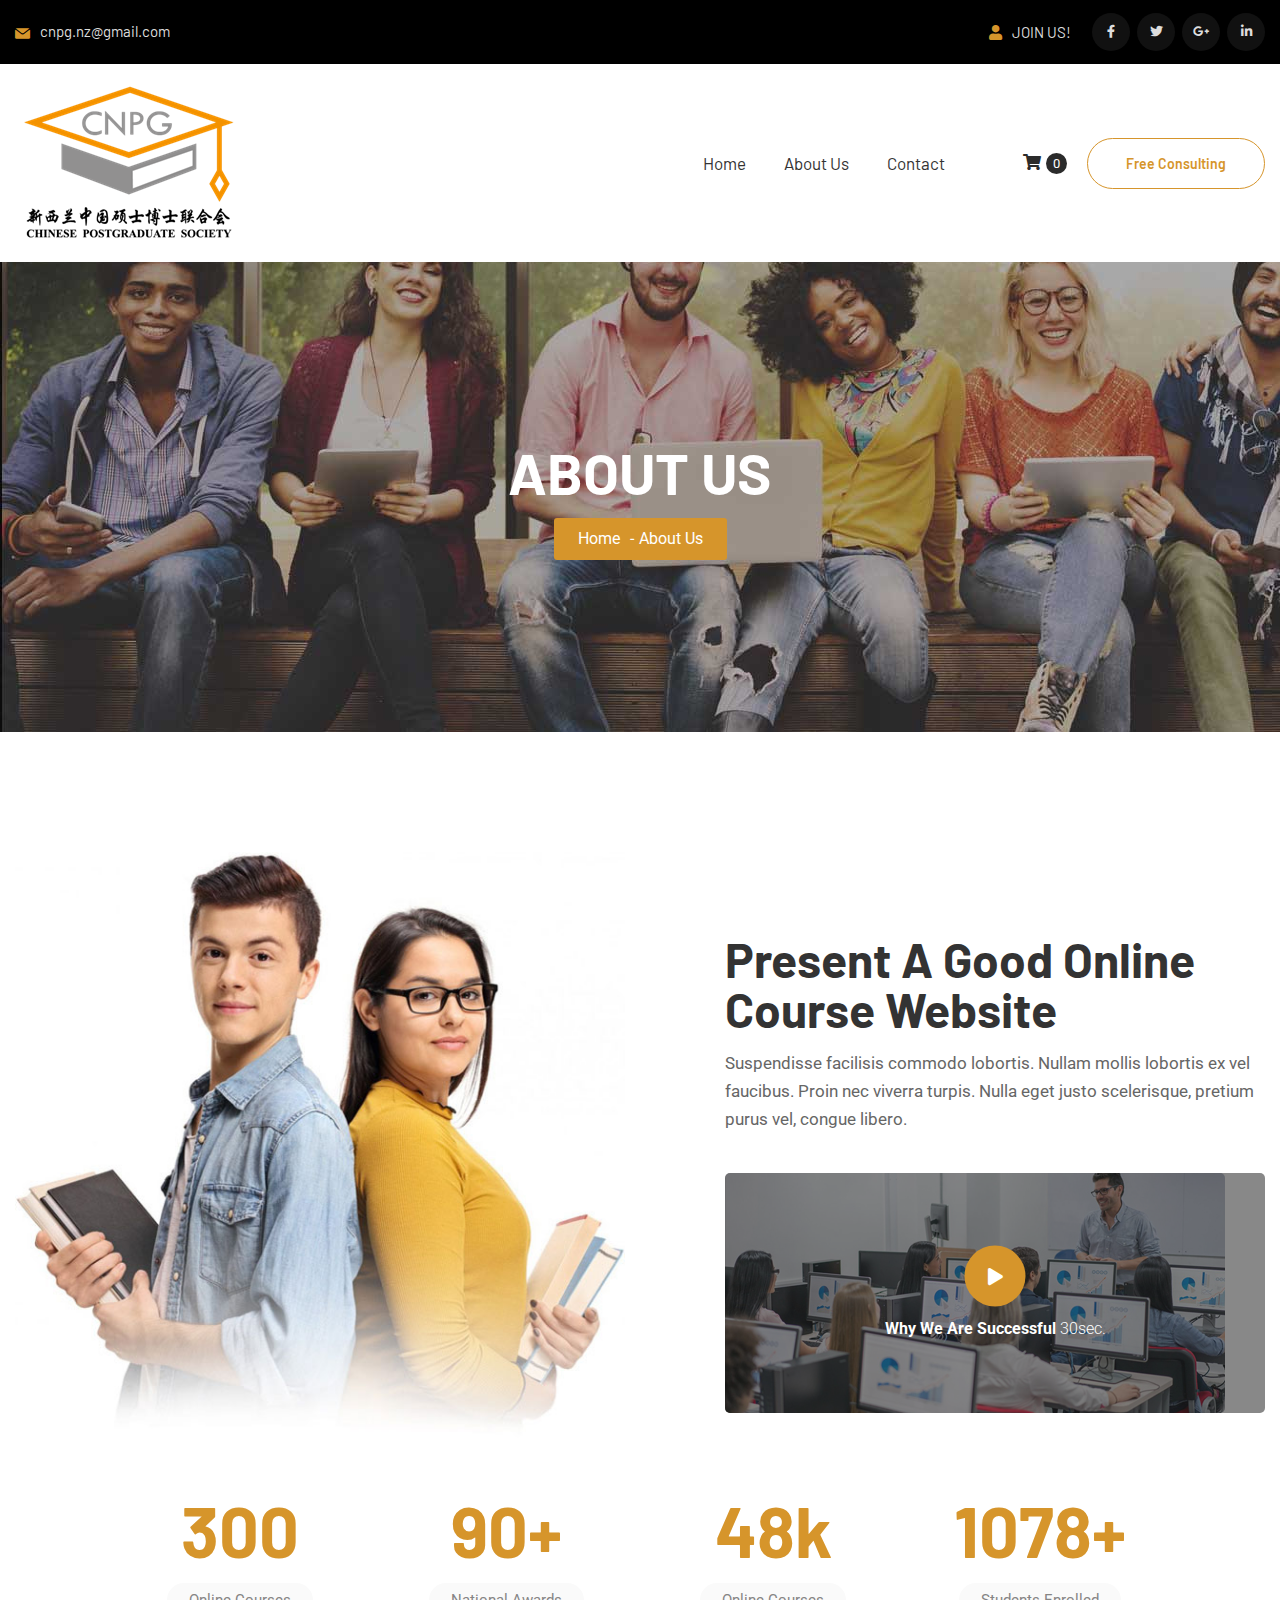
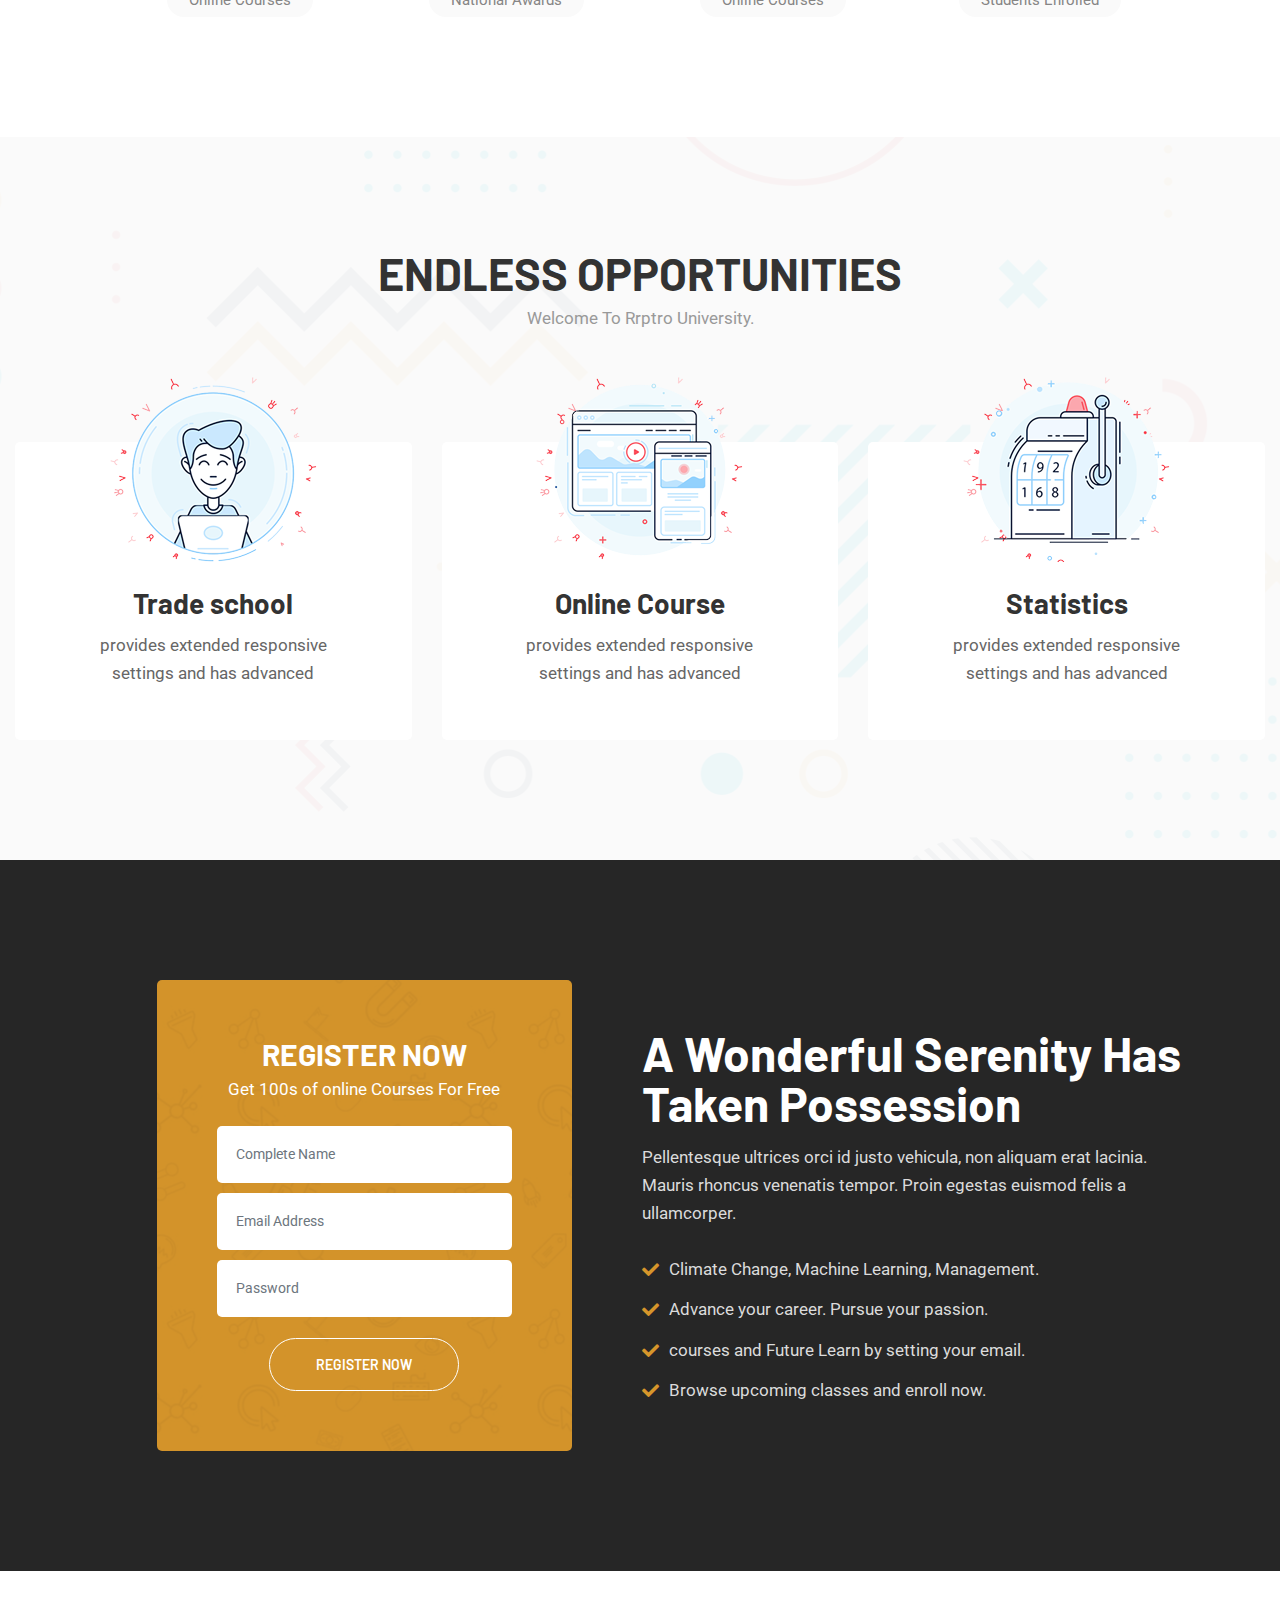
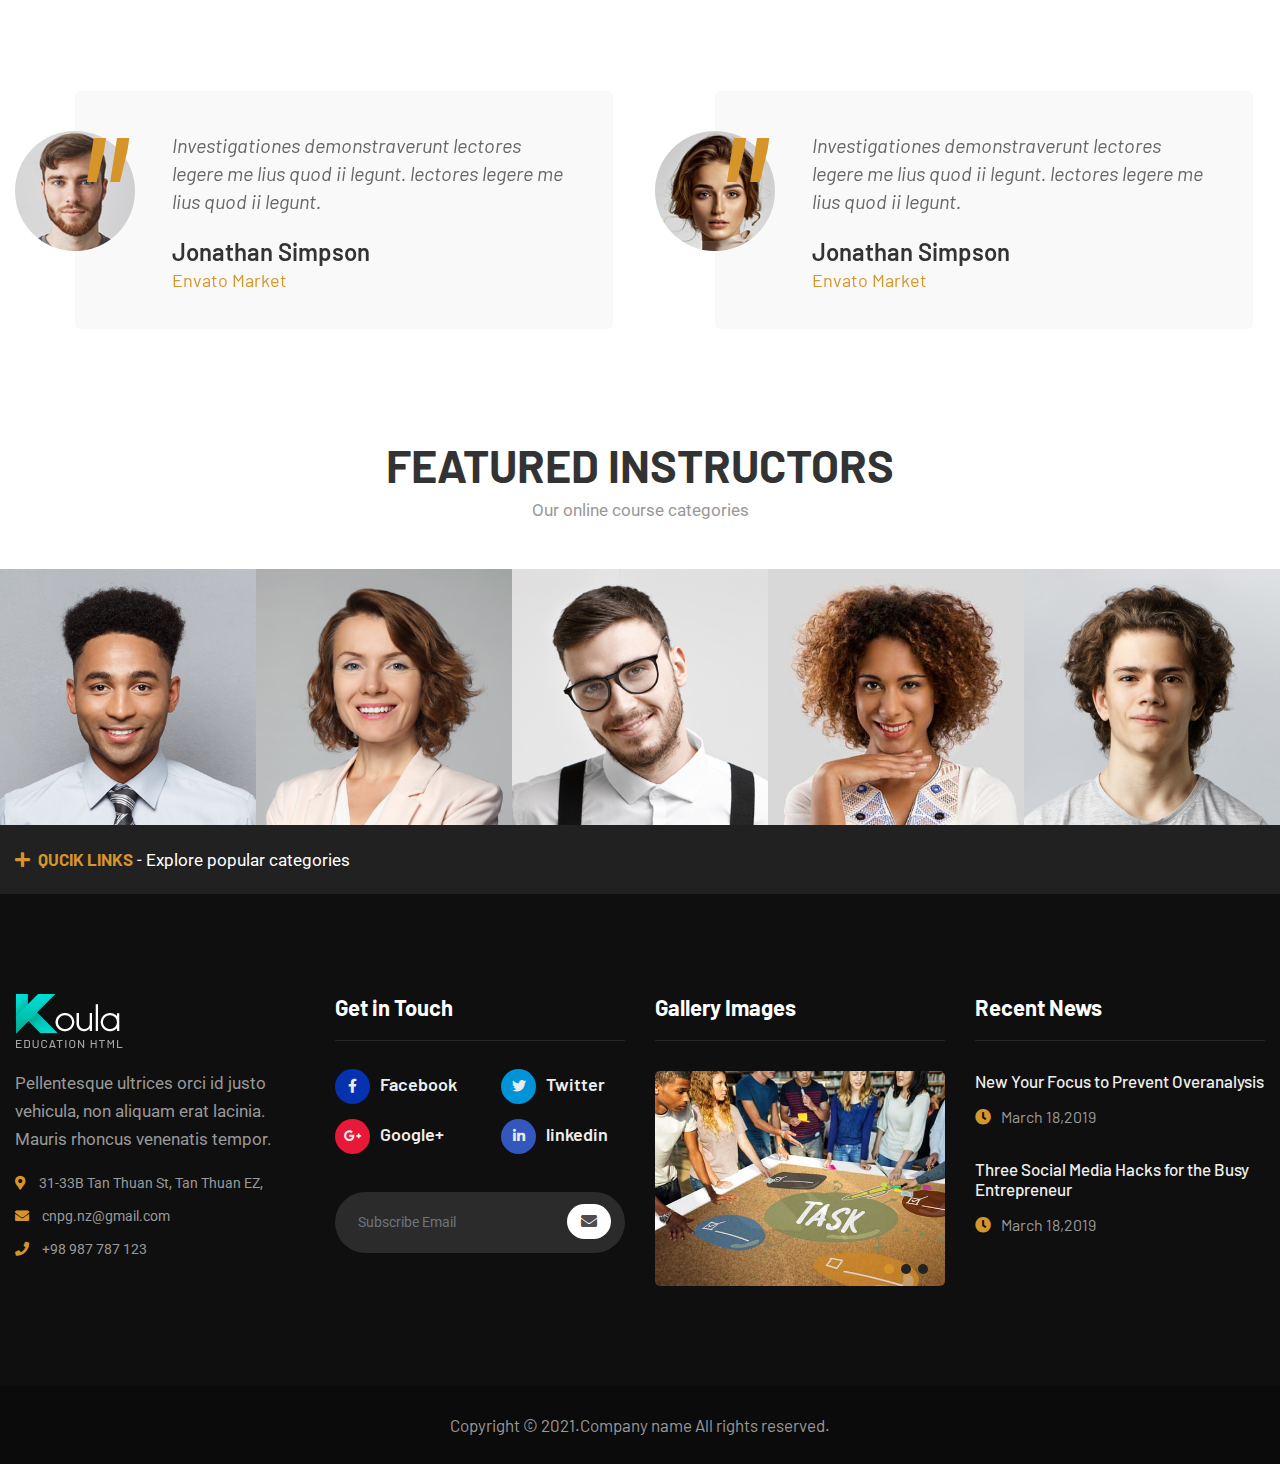
==== about-us.html @ a5dc2583 "init" ====
﻿<!DOCTYPE html><!-- Required tag for HTML5 -->
<html lang="en">
<head>
    <!-- Required meta tags -->
    <meta charset="utf-8">
    <meta name="viewport" content="width=device-width, initial-scale=1, shrink-to-fit=no">
    <meta name="keyword" content="">
    <meta name="description" content="">
    <!-- Include css and media files -->
    <link rel="icon" type="image/png" href="#"><!-- favicon icon -->
    <link href="https://fonts.googleapis.com/css?family=Barlow:400,500,600,700,800,900" rel="stylesheet">
    <link href="https://fonts.googleapis.com/css?family=Roboto:300,400,500,700,800,900" rel="stylesheet">
    <link rel="stylesheet" type="text/css" href="assets/css/bootstrap.min.css">
    <link rel="stylesheet" type="text/css" href="assets/css/all.min.css">
    <link rel="stylesheet" type="text/css" href="assets/css/flaticon.css">
    <link rel="stylesheet" type="text/css" href="assets/css/animate.min.css">
    <link rel="stylesheet" href="assets/css/jquery.fancybox.css">
    <link rel="stylesheet" type="text/css" href="assets/css/owl.carousel.min.css">
    <link rel="stylesheet" type="text/css" href="assets/css/owl.theme.default.min.css">
    <link rel="stylesheet" type="text/css" href="assets/css/perfect-scrollbar.css">
    <link rel="stylesheet" type="text/css" href="assets/css/style.css">
    <link rel="stylesheet" type="text/css" href="assets/css/responsive.css">
    <link rel="stylesheet" type="text/css" href="assets/css/color.css">
    <!-- REVOLUTION STYLE SHEETS -->
    <link rel="stylesheet" type="text/css" href="assets/css/revolution/settings.css" />
    <link rel="stylesheet" type="text/css" href="assets/css/revolution/navigation.css" />
    <link rel="stylesheet" type="text/css" href="assets/css/revolution/pe-icon-7-stroke/css/pe-icon-7-stroke.css">
    <title>About Us</title>
</head>
<body>
    <div class="theme-layout">
        <div class="se-pre-con"></div><!-- loader -->
        <header role="banner">
            <div class="topbar">
                <div class="container">
                    <div class="row align-items-center">
                        <div class="col-md-6">
                            <ul class="topbar-contact">
                                <li><a href="mailto:cnpg.nz@gmail.com"><i class="flaticon-mail"></i>cnpg.nz@gmail.com</a></li>

                            </ul>
                        </div>
                        <div class="col-md-6 text-right">
                            <a href="#" class="log-in-out get-login-register"><i class="fa fa-user"></i>JOIN US!</a>
                            <ul class="socials">
                                <li><a href="#"><i class="fab fa-facebook-f"></i></a></li>
                                <li><a href="#"><i class="fab fa-twitter"></i></a></li>
                                <li><a href="#"><i class="fab fa-google-plus-g"></i></a></li>
                                <li><a href="#"><i class="fab fa-linkedin-in"></i></a></li>
                            </ul>
                        </div>
                    </div>
                </div>
            </div>
            <div class="full-menu-height"></div>
            <div class="main-bar stick">
                <div class="container">
                    <div class="row align-items-center">
                        <div class="col-md-3">
                            <div class="logo">
                                <a href="#">
                                    <img src="assets/images/logo.png" alt="">
                                </a>
                            </div>
                        </div>
                        <div class="col-md-6">
                            <nav role="navigation">
                                <div class="main-menu">
                                    <ul>
                                        <li><a href="index.html">Home</a></li>
                                        <li><a href="about-us.html">About Us</a></li>
                                        <li><a href="contact.html">Contact</a></li>
                                    </ul>
                                </div>
                            </nav>
                        </div>
                        <div class="col-md-3 text-right">
                            <a href="#" class="cart-icon"><i class="fa fa-shopping-cart"></i><span>0</span></a>
                            <a href="#" class="butn1 butn-light">Free Consulting</a><!--  -->
                        </div>
                    </div>
                </div>
            </div>
        </header>
        <div class="responsive-header">
            <div class="topbar">
                <div class="container">
                    <div class="row align-items-center">
                        <div class="col-md-6">
                            <ul class="topbar-contact">
                                <li><a href="mailto:cnpg.nz@gmail.com"><i class="flaticon-mail"></i>cnpg.nz@gmail.com</a></li>
                                <li><a href="tel:8004896589"><i class="flaticon-phone"></i>( 800 ) 489 6589</a></li>
                            </ul>
                        </div>
                        <div class="col-md-6 text-right">
                            <a href="#" class="log-in-out get-login-register"><i class="fa fa-user"></i>Login / Registration</a>
                            <ul class="socials">
                                <li><a href="#"><i class="fab fa-facebook-f"></i></a></li>
                                <li><a href="#"><i class="fab fa-twitter"></i></a></li>
                                <li><a href="#"><i class="fab fa-google-plus-g"></i></a></li>
                                <li><a href="#"><i class="fab fa-linkedin-in"></i></a></li>
                            </ul>
                        </div>
                    </div>
                </div>
            </div>
            <div class="full-menu-height"></div>
            <div class="main-bar stick">
                <div class="container">
                    <div class="row align-items-center">
                        <div class="col-4 col-sm-3">
                            <div class="logo">
                                <a href="#">
                                    <img src="assets/images/logo.png" alt="">
                                </a>
                            </div>
                        </div>
                        <div class="col-8 col-sm-9 text-right">
                            <a href="#" class="butn1 butn-light">Free Consulting</a><!--  -->
                            <a href="#" class="cart-icon"><i class="fa fa-shopping-cart"></i><span>0</span></a>
                            <span class="resp-btn">
                                <i></i>
                                <i></i>
                                <i></i>
                            </span>
                        </div>
                    </div>
                </div>
            </div>
        </div>
        <div class="menu-wraper">
            <div class="side-menu">
                <span class="close-menu">
                    <i class="fa fa-times"></i>
                </span>
                <ul>
                    <li><a href="index.html">Home</a></li>
					<li><a href="about-us.html">About Us</a></li>
					<li><a href="contact.html">Contact</a></li>
                </ul>
                <div class="side-meta topbar style2">
                    <ul class="topbar-contact">
                        <li><a href="mailto:cnpg.nz@gmail.com"><i class="flaticon-mail"></i>cnpg.nz@gmail.com</a></li>
                        <li><a href="tel:8004896589"><i class="flaticon-phone"></i>( 800 ) 489 6589</a></li>
                    </ul>
                    <ul class="socials">
                        <li><a href="#"><i class="fab fa-facebook-f"></i></a></li>
                        <li><a href="#"><i class="fab fa-twitter"></i></a></li>
                        <li><a href="#"><i class="fab fa-google-plus-g"></i></a></li>
                        <li><a href="#"><i class="fab fa-linkedin-in"></i></a></li>
                    </ul>
                </div>
            </div>
        </div>
        <main role="main">
            <section>
                <div class="sub-head">
                    <div class="bg-image" style="background-image: url(assets/images/slide1-1.jpg);"></div>
                    <div class="sub-meta">
                        <h1>About Us</h1>
                        <ul class="pager">
                            <li><a href="#" title="">Home</a></li>
                            <li>About Us</li>
                        </ul>
                    </div>
                </div>
            </section><!-- Banner -->
            <section>
                <div class="block no-bottom">
                    <div class="container">
                        <div class="success-story">
                            <div class="row align-items-lg-end">
                                <div class="col-md-6">
                                    <figure>
                                        <img src="assets/images/success-man2.jpg" alt="">
                                    </figure>
                                </div>
                                <div class="col-md-6">
                                    <div class="success-meta genrl-block">
                                        <h2>Present a Good Online Course Website</h2>
                                        <p>Suspendisse facilisis commodo lobortis. Nullam mollis lobortis ex vel faucibus. Proin nec viverra turpis. Nulla eget justo scelerisque, pretium purus vel, congue libero.</p>
                                        <div class="success-video">
                                            <img src="assets/images/video-img1.jpg" alt="">
                                            <div class="video-meta">
                                                <a data-fancybox href="https://www.youtube.com/watch?v=_sI_Ps7JSEk"><i class="fa fa-play"></i></a>
                                                <strong>Why We Are Successful <span>30sec.</span></strong>
                                            </div>
                                        </div>
                                    </div>
                                </div>
                            </div>
                        </div>
                    </div>
                </div>
            </section><!-- success story -->
            <section>
                <div class="block no-top">
                    <div class="container">
                        <div class="row justify-content-center align-items-center">
                            <div class="col-lg-10">
                                <div class="row">
                                    <div class="col-6 col-sm-3">
                                        <div class="funfact">
                                            <strong class="counter">300</strong><span>Online Courses</span>
                                        </div>
                                    </div>
                                    <div class="col-6 col-sm-3">
                                        <div class="funfact">
                                            <strong><span class="counter">90</span>+</strong><span> National Awards</span>
                                        </div>
                                    </div>
                                    <div class="col-6 col-sm-3">
                                        <div class="funfact">
                                            <strong><span class="counter">48</span>k</strong><span>Online Courses</span>
                                        </div>
                                    </div>
                                    <div class="col-6 col-sm-3">
                                        <div class="funfact">
                                            <strong><span class="counter">1078</span>+</strong><span> Students Enrolled</span>
                                        </div>
                                    </div>
                                </div>
                            </div>
                        </div>
                    </div>
                </div>
            </section><!-- funfact -->
            <section>
                <div class="block greyish high-opacity">
                    <div class="bg-image" style="background-image: url(assets/images/pattern3.jpg);"></div>
                    <div class="heading">
                        <h2>Endless Opportunities</h2>
                        <p>Welcome To Rrptro University.</p>
                    </div>
                    <div class="container">
                        <div class="row">
                            <div class="col-sm-6 col-lg-4 col-xl-4">
                                <div class="endless-opp">
                                    <figure>
                                        <img src="assets/images/endless1.png" alt="">
                                    </figure>
                                    <h3><a href="#">Trade school</a></h3>
                                    <p>provides extended responsive settings and has advanced</p>
                                </div>
                            </div>
                            <div class="col-sm-6 col-lg-4 col-xl-4">
                                <div class="endless-opp">
                                    <figure>
                                        <img src="assets/images/endless2.png" alt="">
                                    </figure>
                                    <h3><a href="#">Online Course</a></h3>
                                    <p>provides extended responsive settings and has advanced</p>
                                </div>
                            </div>
                            <div class="col-sm-6 col-lg-4 col-xl-4">
                                <div class="endless-opp">
                                    <figure>
                                        <img src="assets/images/endless3.png" alt="">
                                    </figure>
                                    <h3><a href="#">Statistics</a></h3>
                                    <p>provides extended responsive settings and has advanced</p>
                                </div>
                            </div>
                        </div>
                    </div>
                </div>
            </section><!-- endless opportunity -->
            <section>
                <div class="block blackish medium-opacity">
                    <div class="bg-fixed" style="background-image: url(assets/images/register-bg.jpg);"></div>
                    <div class="container">
                        <div class="row justify-content-center align-items-lg-center">
                            <div class="col-md-5">
                                <div class="registr-form">
                                    <div class="bg-image with-pattern" style="background-image: url(assets/images/pattern.jpg);"></div>
                                    <div class="registr-content">
                                        <h3>Register Now</h3>
                                        <p>Get 100s of online Courses For Free</p>
                                        <form>
                                            <div class="form-group">
                                                <input type="text" class="form-control" placeholder="Complete Name">
                                            </div>
                                            <div class="form-group">
                                                <input type="text" class="form-control" placeholder="Email Address">
                                            </div>
                                            <div class="form-group">
                                                <input type="text" class="form-control" placeholder="Password">
                                            </div>
                                            <button type="submit">Register Now</button>
                                        </form>
                                    </div>
                                </div>
                            </div>
                            <div class="col-md-6">
                                <div class="grow genrl-block">
                                    <h2>A Wonderful Serenity Has Taken Possession</h2>
                                    <p>Pellentesque ultrices orci id justo vehicula, non aliquam erat lacinia. Mauris rhoncus venenatis tempor. Proin egestas euismod felis a ullamcorper.</p>
                                    <ul class="more-list">
                                        <li><i class="fa fa-check"></i>Climate Change, Machine Learning, Management.</li>
                                        <li><i class="fa fa-check"></i>Advance your career. Pursue your passion.</li>
                                        <li><i class="fa fa-check"></i>courses and Future Learn by setting your email.</li>
                                        <li><i class="fa fa-check"></i>Browse upcoming classes and enroll now.</li>
                                    </ul>
                                </div>
                            </div>
                        </div>
                    </div>
                </div>
            </section><!-- grow sec -->
            <section>
                <div class="block no-bottom">
                    <div class="container">
                        <div class="testimonial-car owl-carousel owl-theme">
                            <div class="item">
                                <div class="testi-big">
                                    <div class="testi-img">
                                        <figure>
                                            <img src="assets/images/client1.jpg" alt="">
                                        </figure>
                                        <div class="quote-img">"</div>
                                    </div>
                                    <div class="testi-content">
                                        <blockquote>
                                            <div class="quote-content">
                                                <p>Investigationes demonstraverunt lectores legere me lius quod ii legunt. lectores legere me lius quod ii legunt.</p>
                                                <div><h3><a href="#">Jonathan Simpson</a></h3><span>Envato Market</span></div>
                                            </div>
                                        </blockquote>
                                    </div>
                                </div>
                            </div>
                            <div class="item">
                                <div class="testi-big">
                                    <div class="testi-img">
                                        <figure>
                                            <img src="assets/images/client2.jpg" alt="">
                                        </figure>
                                        <div class="quote-img">"</div>
                                    </div>
                                    <div class="testi-content">
                                        <blockquote>
                                            <div class="quote-content">
                                                <p>Investigationes demonstraverunt lectores legere me lius quod ii legunt. lectores legere me lius quod ii legunt.</p>
                                                <div><h3><a href="#">Jonathan Simpson</a></h3><span>Envato Market</span></div>
                                            </div>
                                        </blockquote>
                                    </div>
                                </div>
                            </div>
                        </div>
                    </div>
                </div>
            </section><!-- testimonial -->
            <section>
                <div class="block no-bottom">
                    <div class="container-fluid">
                        <div class="heading">
                            <h2>Featured Instructors</h2>
                            <p>Our online course categories</p>
                        </div>
                        <div class="five-col">
                            <div class="instructor">
                                <img src="assets/images/teacher1.jpg" alt="">
                                <div class="hover-meta">
                                    <div class="title-cat">
                                        <h2><a href="teacher-detail.html">Peter Spenser</a></h2>
                                        <span><a href="#">Phd</a>, <a href="#">Master</a></span>
                                    </div>
                                </div>
                            </div>
                            <div class="instructor">
                                <img src="assets/images/teacher2.jpg" alt="">
                                <div class="hover-meta">
                                    <div class="title-cat">
                                        <h2><a href="teacher-detail.html">Peter Spenser</a></h2>
                                        <span><a href="#">Phd</a>, <a href="#">Master</a></span>
                                    </div>
                                </div>
                            </div>
                            <div class="instructor">
                                <img src="assets/images/teacher3.jpg" alt="" />
                                <div class="hover-meta">
                                    <div class="title-cat">
                                        <h2><a href="teacher-detail.html">Peter Spenser</a></h2>
                                        <span><a href="#">Phd</a>, <a href="#">Master</a></span>
                                    </div>
                                </div>
                            </div>
                            <div class="instructor">
                                <img src="assets/images/teacher4.jpg" alt="" />
                                <div class="hover-meta">
                                    <div class="title-cat">
                                        <h2><a href="teacher-detail.html">Peter Spenser</a></h2>
                                        <span><a href="#">Phd</a>, <a href="#">Master</a></span>
                                    </div>
                                </div>
                            </div>
                            <div class="instructor">
                                <img src="assets/images/teacher5.jpg" alt="" />
                                <div class="hover-meta">
                                    <div class="title-cat">
                                        <h2><a href="teacher-detail.html">Peter Spenser</a></h2>
                                        <span><a href="#">Phd</a>, <a href="#">Master</a></span>
                                    </div>
                                </div>
                            </div>
                        </div>
                    </div>
                </div>
            </section><!-- instructor -->
        </main>
        <footer role="contentinfo">
            <div class="quick-link-bar">
                <div class="container">
                    <p><strong><i class="fa fa-plus"></i>Qucik Links</strong> - Explore popular categories</p>
                </div>
            </div><!-- link bar -->
            <div class="quick-link">
                <div class="bg-image" style="background-image: url(assets/images/footer-bg.jpg);"></div>
                <div class="container">
                    <div class="quick-link-meta greyish extlow-opacity">
                        <div class="bg-image" style="background-image: url(assets/images/pattern2.jpg);"></div>
                        <div class="row">
                            <div class="col-sm-6 col-md-3">
                                <ul>
                                    <li><a href="#">Graphic design</a></li>
                                    <li><a href="#">Designer jobs</a></li>
                                    <li><a href="#">Frontend Developer jobs</a></li>
                                    <li><a href="#">Developer jobs</a></li>
                                </ul>
                            </div>
                            <div class="col-sm-6 col-md-3">
                                 <ul>
                                    <li><a href="#">Resources jobs</a></li>
                                    <li><a href="#">Marketing online jobs</a></li>
                                    <li><a href="#">Mobile Developer jobs</a></li>
                                    <li><a href="#">App Developer jobs</a></li>
                                </ul>
                            </div>
                            <div class="col-sm-6 col-md-3">
                                 <ul>
                                    <li><a href="#">Product Manager jobs</a></li>
                                    <li><a href="#">Sales jobs</a></li>
                                    <li><a href="#">Logo Design jobs</a></li>
                                    <li><a href="#">Seo jobs</a></li>
                                </ul>
                            </div>
                            <div class="col-sm-6 col-md-3">
                                 <ul>
                                    <li><a href="#">Articles jobs</a></li>
                                    <li><a href="#">Android jobs</a></li>
                                    <li><a href="#">Logo Design jobs</a></li>
                                    <li><a href="#">Seo jobs</a></li>
                                </ul>
                            </div>
                        </div>
                    </div>
                </div>
            </div><!-- quick link -->
            <div class="block main-footer">
                <div class="container">
                    <div class="footer-bg">
                        <div class="row">
                            <div class="col-sm-6 col-lg-3 col-xl-3">
                                <div class="widget">
                                    <div class="about-logo">
                                        <a href="#"><img src="assets/images/logo2.png" alt=""></a>
                                        <p>Pellentesque ultrices orci id justo vehicula, non aliquam erat lacinia. Mauris rhoncus venenatis tempor.</p>
                                        <ul>
                                            <li><i class="fa fa-map-marker-alt"></i>31-33B Tan Thuan St, Tan Thuan EZ,</li>
                                            <li><i class="fa fa-envelope"></i>cnpg.nz@gmail.com</li>
                                            <li><i class="fa fa-phone"></i>+98 987 787 123</li>
                                        </ul>
                                    </div>
                                </div>
                            </div>
                            <div class="col-sm-6 col-lg-3 col-xl-3">
                                <div class="widget">
                                    <div class="widget-title">
                                        <h4>Get in Touch</h4>
                                    </div>
                                    <div class="get-in-touch">
                                        <ul class="row no-gutters">
                                            <li class="col-6 col-sm-12 col-md-6 col-lg-12 col-xl-6">
                                                <a href="#" class="social-icn facebook">
                                                    <i class="fab fa-facebook-f"></i>
                                                    Facebook
                                                </a>
                                            </li>
                                            <li class="col-6 col-sm-12 col-md-6 col-lg-12 col-xl-6">
                                                <a href="#" class="social-icn twitter">
                                                    <i class="fab fa-twitter"></i>
                                                    Twitter
                                                </a>
                                            </li>
                                            <li class="col-6 col-sm-12 col-md-6 col-lg-12 col-xl-6">
                                                <a href="#" class="social-icn google-plus">
                                                    <i class="fab fa-google-plus-g"></i>
                                                    Google+
                                                </a>
                                            </li>
                                            <li class="col-6 col-sm-12 col-md-6 col-lg-12 col-xl-6">
                                                <a href="#" class="social-icn linkedin-in">
                                                    <i class="fab fa-linkedin-in"></i>
                                                    linkedin
                                                </a>
                                            </li>
                                        </ul>
                                        <div class="newsletter">
                                            <form>
                                                <div class="form-group">
                                                    <input type="email" class="form-control" required="required" placeholder="Subscribe Email">
                                                </div>
                                                <button type="submit" class="btn append-msg-icon"><i class="fa fa-envelope"></i></button>
                                            </form>
                                        </div>
                                    </div>
                                </div>
                            </div>
                            <div class="col-sm-6 col-lg-3 col-xl-3">
                                <div class="widget">
                                    <div class="widget-title">
                                        <h4>Gallery Images</h4>
                                    </div>
                                    <div class="gallery-car2 owl-carousel owl-theme">
                                        <div class="item">
                                            <a href="#">
                                                <img src="assets/images/gallery1.jpg" alt="">
                                            </a>
                                        </div>
                                        <div class="item">
                                            <a href="#">
                                                <img src="assets/images/gallery2.jpg" alt="">
                                            </a>
                                        </div>
                                        <div class="item">
                                            <a href="#">
                                                <img src="assets/images/gallery3.jpg" alt="">
                                            </a>
                                        </div>
                                    </div>
                                </div>
                            </div>
                            <div class="col-sm-6 col-lg-3 col-xl-3">
                                <div class="widget">
                                    <div class="widget-title">
                                        <h4>Recent News</h4>
                                    </div>
                                    <ul class="recent-posts">
                                        <li>
                                            <h4><a href="#">New Your Focus to Prevent Overanalysis</a></h4>
                                            <a href="#"><i class="fa fa-clock"></i>March 18,2019</a>
                                        </li>
                                        <li>
                                            <h4><a href="#">Three Social Media Hacks for the Busy Entrepreneur</a></h4>
                                            <a href="#"><i class="fa fa-clock"></i>March 18,2019</a>
                                        </li>
                                    </ul>
                                </div>
                            </div>
                        </div>
                    </div>
                </div>
            </div><!-- main footer -->
        </footer>
        <div class="bottom-bar">
        	<p>Copyright &copy; 2021.Company name All rights reserved.</p>
        </div><!-- bottom bar -->
        <div class="scroll-top"><i class="fa fa-angle-up"></i></div><!-- scroll top -->
        <!-- login / register popup -->
        <div class="cust-modal">
            <span class="model-close"><i class="fa fa-times"></i></span>
            <div class="model-content">
                <div class="registr-form">
                    <div class="bg-image with-pattern" style="background-image: url(assets/images/pattern.jpg);"></div>
                    <div class="registr-content">
                        <h3>Register Now</h3>
                        <p>Get 100s of online Courses For Free</p>
                        <form>
                            <div class="form-group">
                                <input type="text" class="form-control" placeholder="Complete Name">
                            </div>
                            <div class="form-group">
                                <input type="text" class="form-control" placeholder="Email Address">
                            </div>
                            <div class="form-group">
                                <input type="text" class="form-control" placeholder="Password">
                            </div>
                            <button type="submit">Register Now</button>
                        </form>
                    </div>
                    <a href="#">Have An Account</a>
                </div>
                <div class="registr-form show-logn">
                    <div class="bg-image with-pattern" style="background-image: url(assets/images/pattern.jpg);"></div>
                    <div class="registr-content">
                        <h3>Login Now</h3>
                        <p>Get 100s of online Courses For Free</p>
                        <form>
                            <div class="form-group">
                                <input type="text" class="form-control" placeholder="Email Address">
                            </div>
                            <div class="form-group">
                                <input type="text" class="form-control" placeholder="Password">
                            </div>
                            <button type="submit">Login Now</button>
                        </form>
                    </div>
                    <a href="#">Don't Have Account</a>
                </div>
            </div>
        </div>
        <div class="modal-overlay"></div>
    </div>

    <!-- Incluse js files -->
    <script type="text/javascript" src="assets/js/jquery.min.js"></script>
    <script type="text/javascript" src="assets/js/bootstrap.min.js"></script>
    <script type="text/javascript" src="assets/js/owl.carousel.min.js"></script>
    <script type="text/javascript" src="assets/js/isotope.min.js"></script>
    <script type="text/javascript" src="assets/js/isotope-init.js"></script>
    <script type="text/javascript" src="assets/js/jquery.scrolly.js"></script>
    <script type="text/javascript" src="assets/js/waypoint.min.js"></script>
    <script type="text/javascript" src="assets/js/jquery.counterup.min.js"></script>
    <script type="text/javascript" src="assets/js/jquery.fancybox.min.js"></script>
    <script type="text/javascript" src="assets/js/perfect-scrollbar.min.js"></script>
    <script type="text/javascript" src="assets/js/jquery.stickit.min.js"></script>
    <script type="text/javascript" src="assets/js/script.js"></script>

    <!-- REVOLUTION JS FILES -->
    <script type="text/javascript" src="assets/js/revolution/jquery.themepunch.tools.min.js"></script>
    <script type="text/javascript" src="assets/js/revolution/jquery.themepunch.revolution.min.js"></script>

    <!-- SLIDER REVOLUTION 5.0 EXTENSIONS  -->
    <script src="assets/js/revolution/revolution.extension.actions.min.js"></script>
    <script src="assets/js/revolution/revolution.extension.carousel.min.js"></script>
    <script src="assets/js/revolution/revolution.extension.kenburn.min.js"></script>
    <script src="assets/js/revolution/revolution.extension.layeranimation.min.js"></script>
    <script src="assets/js/revolution/revolution.extension.migration.min.js"></script>
    <script src="assets/js/revolution/revolution.extension.navigation.min.js"></script>
    <script src="assets/js/revolution/revolution.extension.parallax.min.js"></script>
    <script src="assets/js/revolution/revolution.extension.slideanims.min.js"></script>
    <script src="assets/js/revolution/revolution.extension.video.min.js"></script>
    <script src="assets/js/revolution/revolution.initialize3.js"></script>
</body>
</html>
---- assets/css/flaticon.css ----
/*
  	Flaticon icon font: Flaticon
  	Creation date: 21/06/2019 11:25
  	*/

@font-face {
  font-family: "Flaticon";
  src: url("../fonts/Flaticon.eot");
  src: url("../fonts/Flaticon.eot?#iefix") format("embedded-opentype"),
       url("../fonts/Flaticon.woff2") format("woff2"),
       url("../fonts/Flaticon.woff") format("woff"),
       url("../fonts/Flaticon.ttf") format("truetype"),
       url("../fonts/Flaticon.svg#Flaticon") format("svg");
  font-weight: normal;
  font-style: normal;
}

@media screen and (-webkit-min-device-pixel-ratio:0) {
  @font-face {
    font-family: "Flaticon";
    src: url("./Flaticon.svg#Flaticon") format("svg");
  }
}

[class^="flaticon-"]:before, [class*=" flaticon-"]:before,
[class^="flaticon-"]:after, [class*=" flaticon-"]:after {   
  font-family: Flaticon;
  /* font-size: 20px; */
  font-style: normal;
  /* margin-left: 20px; */
}

.flaticon-mail:before { content: "\f100"; }
.flaticon-phone:before { content: "\f101"; }
.flaticon-bag:before { content: "\f102"; }
.flaticon-mind:before { content: "\f103"; }
.flaticon-lab:before { content: "\f104"; }
.flaticon-teacher:before { content: "\f105"; }
.flaticon-portfolio:before { content: "\f106"; }
.flaticon-pin:before { content: "\f107"; }
.flaticon-circular:before { content: "\f108"; }
.flaticon-tool:before { content: "\f109"; }
.flaticon-tutor:before { content: "\f10a"; }
.flaticon-award:before { content: "\f10b"; }
.flaticon-school:before { content: "\f10c"; }
.flaticon-student:before { content: "\f10d"; }
.flaticon-mortarboard:before { content: "\f10e"; }
.flaticon-idea:before { content: "\f10f"; }
.flaticon-book:before { content: "\f110"; }
---- assets/css/perfect-scrollbar.css ----
/*
 * Container style
 */
.ps {
  overflow: hidden !important;
  overflow-anchor: none;
  -ms-overflow-style: none;
  touch-action: auto;
  -ms-touch-action: auto;
}

/*
 * Scrollbar rail styles
 */
.ps__rail-x {
  display: none;
  opacity: 0;
  transition: background-color .2s linear, opacity .2s linear;
  -webkit-transition: background-color .2s linear, opacity .2s linear;
  height: 15px;
  /* there must be 'bottom' or 'top' for ps__rail-x */
  bottom: 0px;
  /* please don't change 'position' */
  position: absolute;
}

.ps__rail-y {
  display: none;
  opacity: 0;
  transition: background-color .2s linear, opacity .2s linear;
  -webkit-transition: background-color .2s linear, opacity .2s linear;
  width: 15px;
  /* there must be 'right' or 'left' for ps__rail-y */
  right: 0;
  /* please don't change 'position' */
  position: absolute;
}

.ps--active-x > .ps__rail-x,
.ps--active-y > .ps__rail-y {
  display: block;
  background-color: transparent;
}

.ps:hover > .ps__rail-x,
.ps:hover > .ps__rail-y,
.ps--focus > .ps__rail-x,
.ps--focus > .ps__rail-y,
.ps--scrolling-x > .ps__rail-x,
.ps--scrolling-y > .ps__rail-y {
  opacity: 0.6;
}

.ps .ps__rail-x:hover,
.ps .ps__rail-y:hover,
.ps .ps__rail-x:focus,
.ps .ps__rail-y:focus,
.ps .ps__rail-x.ps--clicking,
.ps .ps__rail-y.ps--clicking {
  background-color: #eee;
  opacity: 0.9;
}

/*
 * Scrollbar thumb styles
 */
.ps__thumb-x {
  background-color: #aaa;
  border-radius: 6px;
  transition: background-color .2s linear, height .2s ease-in-out;
  -webkit-transition: background-color .2s linear, height .2s ease-in-out;
  height: 6px;
  /* there must be 'bottom' for ps__thumb-x */
  bottom: 2px;
  /* please don't change 'position' */
  position: absolute;
}

.ps__thumb-y {
  background-color: #aaa;
  border-radius: 6px;
  transition: background-color .2s linear, width .2s ease-in-out;
  -webkit-transition: background-color .2s linear, width .2s ease-in-out;
  width: 6px;
  /* there must be 'right' for ps__thumb-y */
  right: 2px;
  /* please don't change 'position' */
  position: absolute;
}

.ps__rail-x:hover > .ps__thumb-x,
.ps__rail-x:focus > .ps__thumb-x,
.ps__rail-x.ps--clicking .ps__thumb-x {
  background-color: #999;
  height: 11px;
}

.ps__rail-y:hover > .ps__thumb-y,
.ps__rail-y:focus > .ps__thumb-y,
.ps__rail-y.ps--clicking .ps__thumb-y {
  background-color: #999;
  width: 11px;
}

/* MS supports */
@supports (-ms-overflow-style: none) {
  .ps {
    overflow: auto !important;
  }
}

@media screen and (-ms-high-contrast: active), (-ms-high-contrast: none) {
  .ps {
    overflow: auto !important;
  }
}
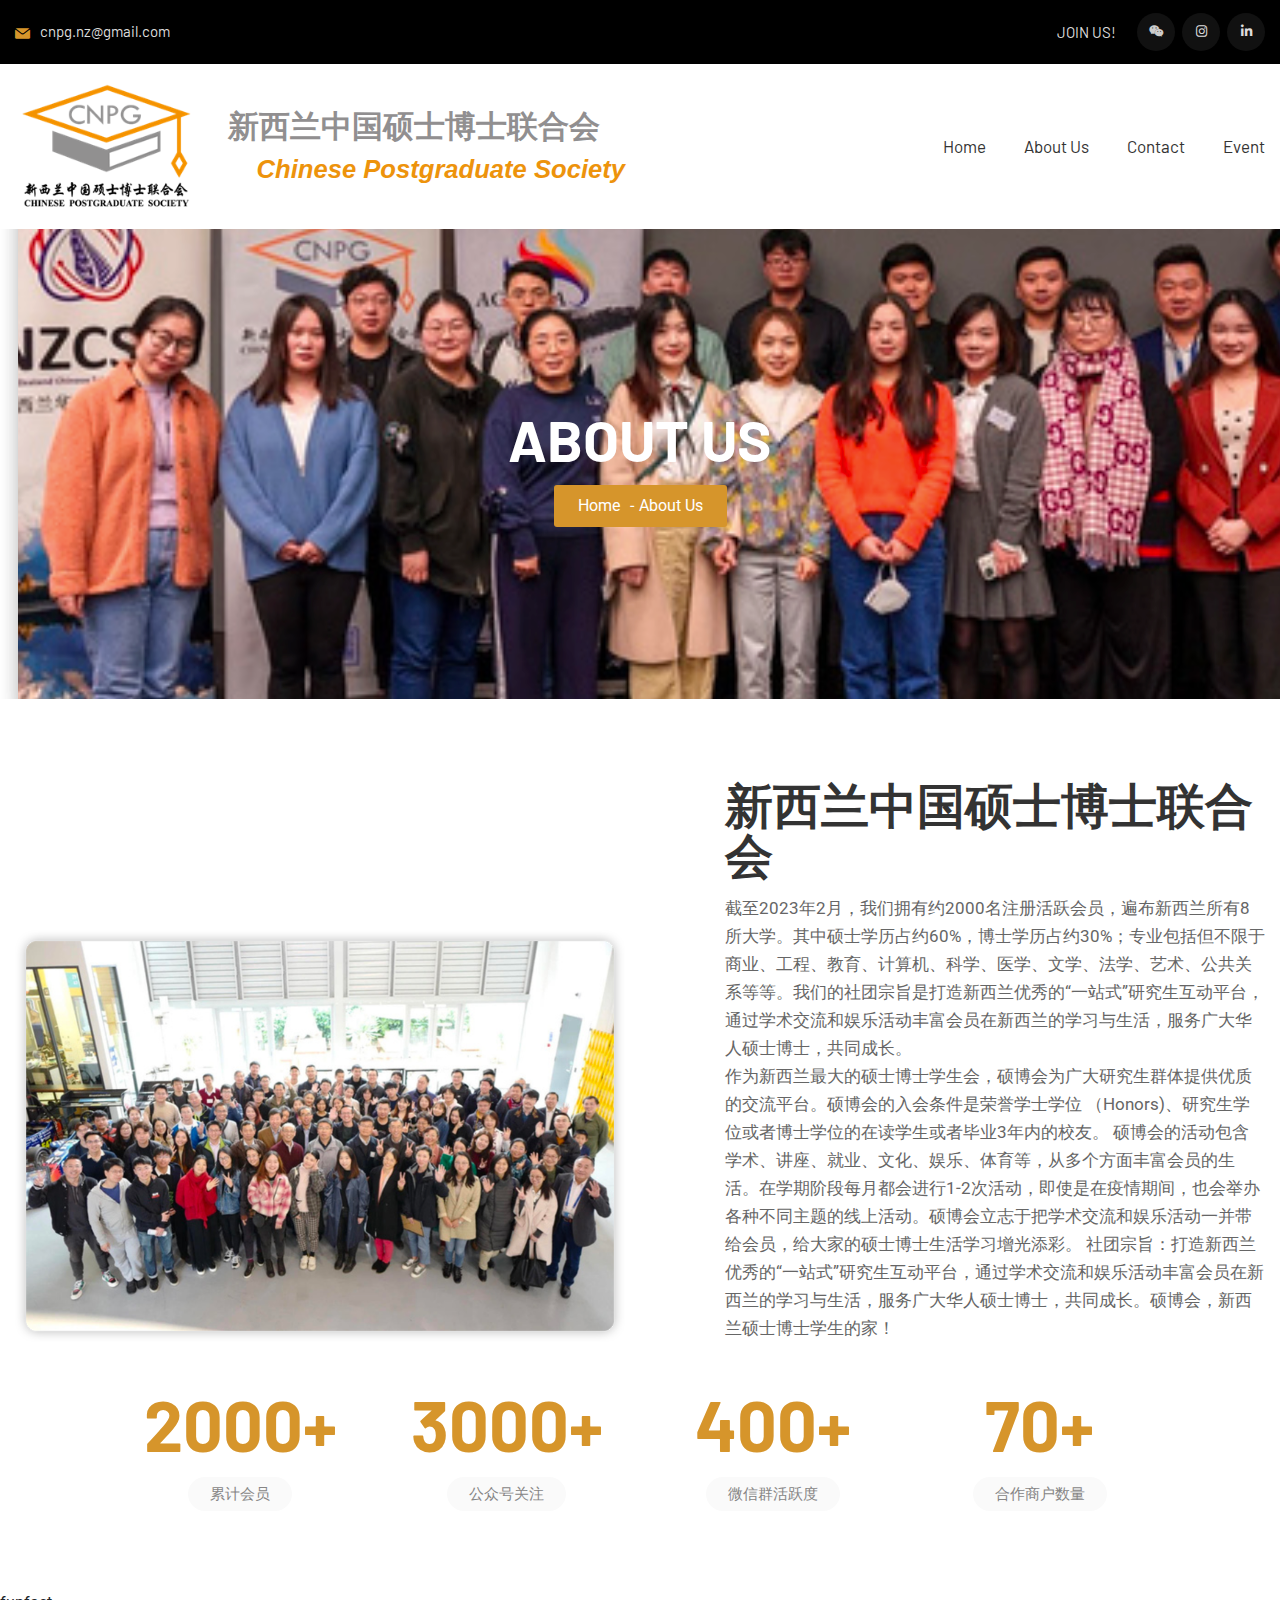
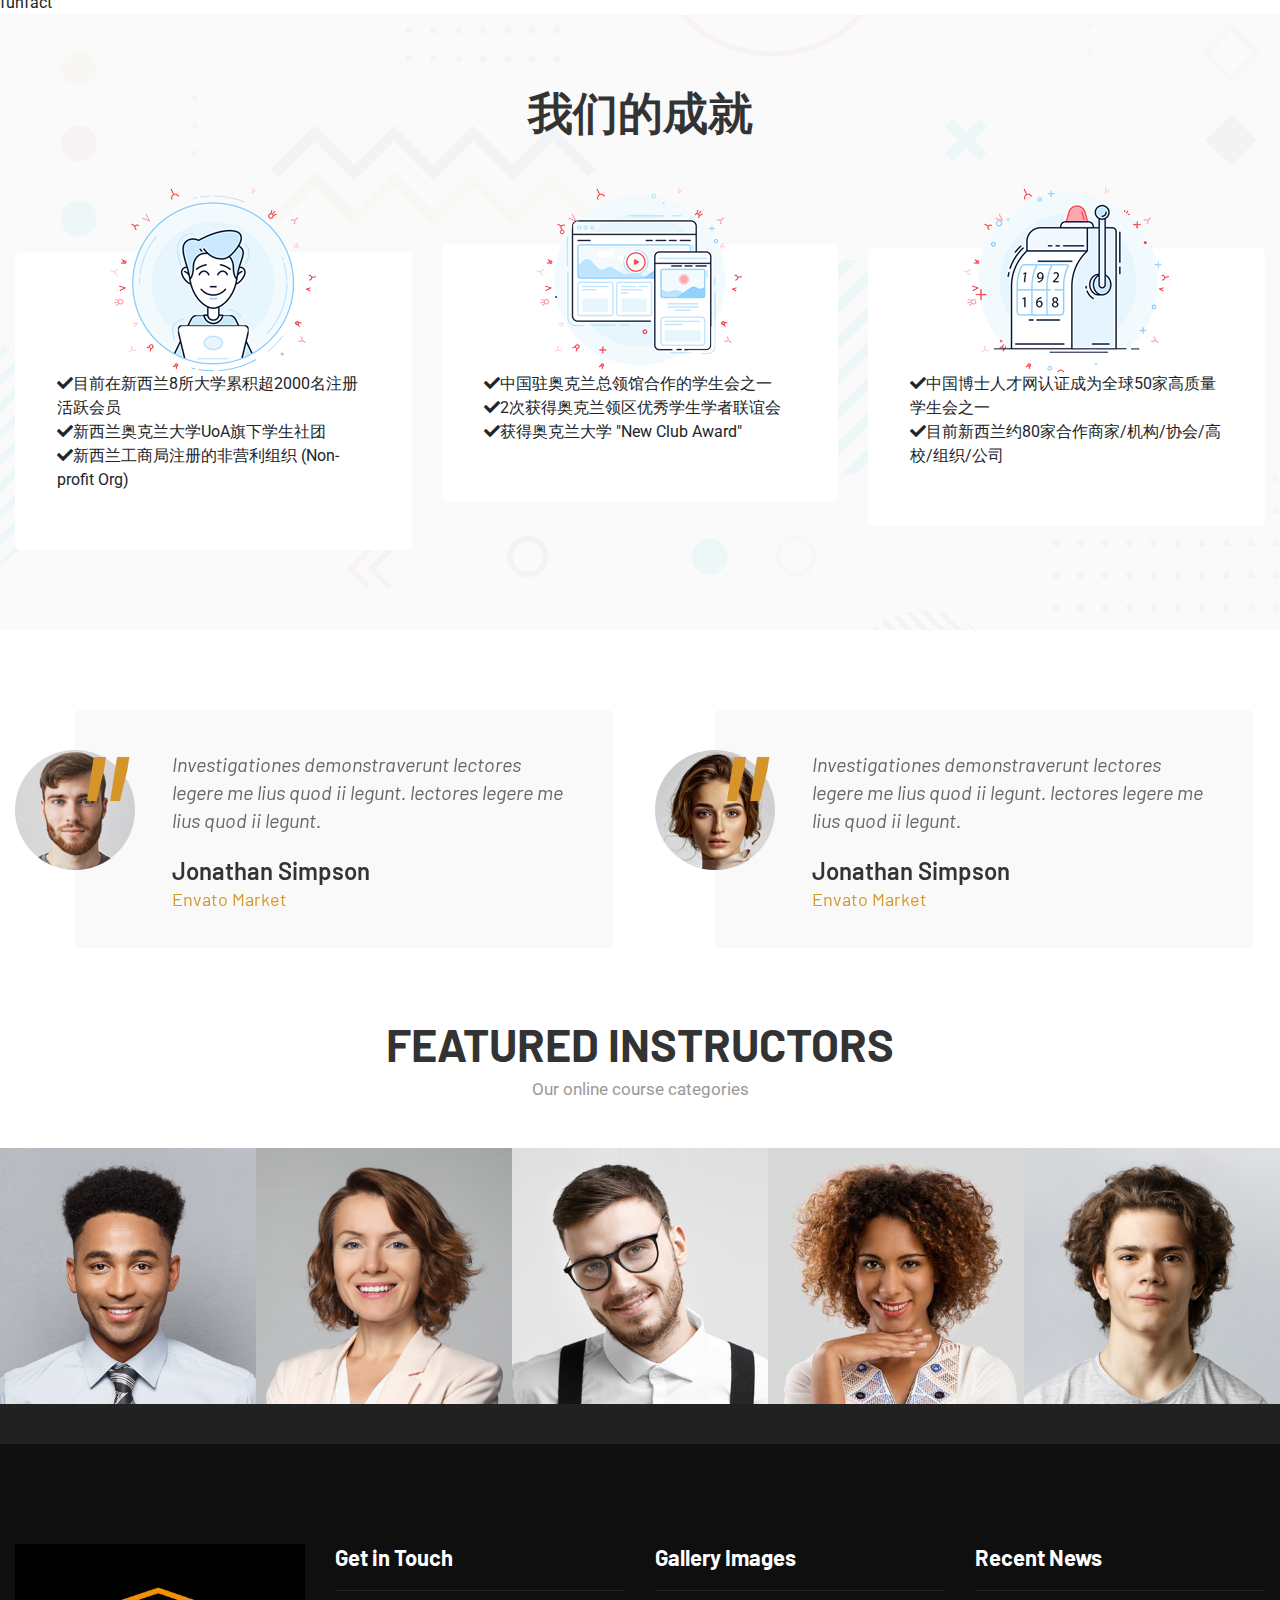
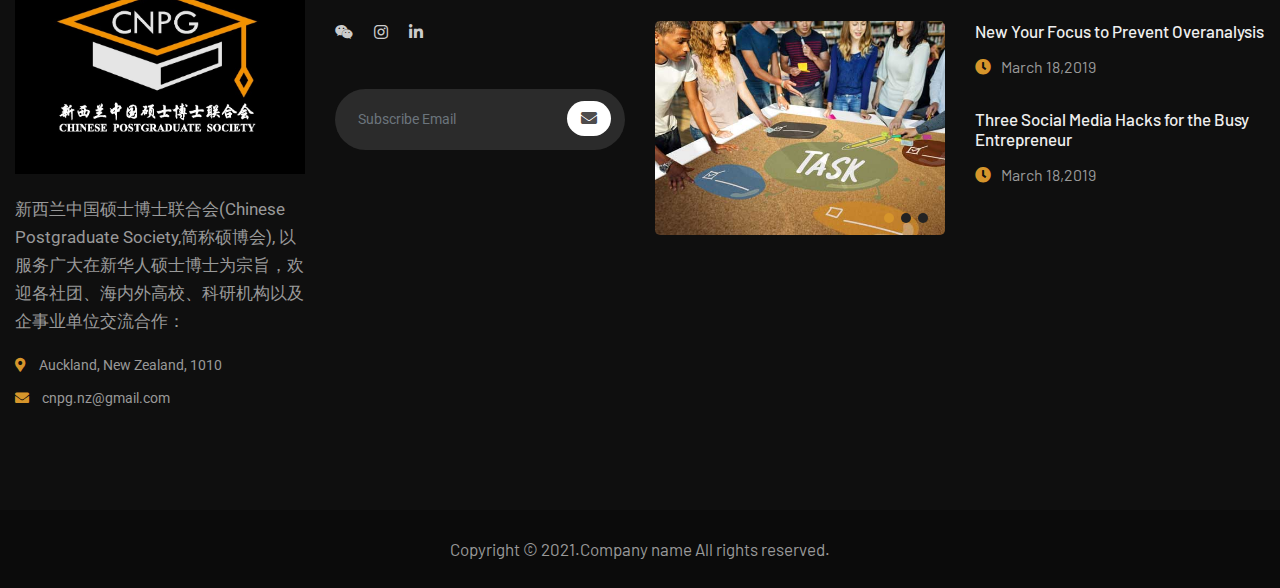
==== commit 3f2353eb: "Merge pull request #7 from apexglory/master" ====
--- a/about-us.html
+++ b/about-us.html
@@ -36,17 +36,17 @@
                     <div class="row align-items-center">
                         <div class="col-md-6">
                             <ul class="topbar-contact">
-                                <li><a href="mailto:cnpg.nz@gmail.com"><i class="flaticon-mail"></i>cnpg.nz@gmail.com</a></li>
+                                <li><a href="mailto:cnpg.nz@gmail.com"><i class="flaticon-mail"></i>cnpg.nz@gmail.com</a>
+                                </li>
 
                             </ul>
                         </div>
                         <div class="col-md-6 text-right">
-                            <a href="#" class="log-in-out get-login-register"><i class="fa fa-user"></i>JOIN US!</a>
+                            <a href="#" class="log-in-out get-login-register"><i class="fa fa-accusoft"></i>JOIN US!</a>
                             <ul class="socials">
-                                <li><a href="#"><i class="fab fa-facebook-f"></i></a></li>
-                                <li><a href="#"><i class="fab fa-twitter"></i></a></li>
-                                <li><a href="#"><i class="fab fa-google-plus-g"></i></a></li>
-                                <li><a href="#"><i class="fab fa-linkedin-in"></i></a></li>
+                                <li><a href="#" class="show-wechat-modal"><i style="color:#ccc" class="fab fa-weixin"></i></a></li>
+                                <li><a target="_blank" href="https://www.instagram.com/cnpg_nz/"><i class="fab fa-instagram"></i></a></li>
+                                <li><a target="_blank" href="https://www.linkedin.com/company/chinese-postgraduate-society/"><i class="fab fa-linkedin-in"></i></a></li>
                             </ul>
                         </div>
                     </div>
@@ -56,11 +56,19 @@
             <div class="main-bar stick">
                 <div class="container">
                     <div class="row align-items-center">
-                        <div class="col-md-3">
+                        <div class="col-md-2">
                             <div class="logo">
                                 <a href="#">
                                     <img src="assets/images/logo.png" alt="">
                                 </a>
+                            </div>
+                        </div>
+                        <div class="col-md-4">
+                            <div id="u3" class="logo-title">
+                                <span>新西兰中国硕士博士联合会</span>
+                            </div>
+                            <div id="u4" class="logo-subtitle">
+                                <span>Chinese Postgraduate Society</span>
                             </div>
                         </div>
                         <div class="col-md-6">
@@ -70,13 +78,10 @@
                                         <li><a href="index.html">Home</a></li>
                                         <li><a href="about-us.html">About Us</a></li>
                                         <li><a href="contact.html">Contact</a></li>
+                                        <li><a href="events.html">Event</a></li>
                                     </ul>
                                 </div>
                             </nav>
-                        </div>
-                        <div class="col-md-3 text-right">
-                            <a href="#" class="cart-icon"><i class="fa fa-shopping-cart"></i><span>0</span></a>
-                            <a href="#" class="butn1 butn-light">Free Consulting</a><!--  -->
                         </div>
                     </div>
                 </div>
@@ -88,17 +93,16 @@
                     <div class="row align-items-center">
                         <div class="col-md-6">
                             <ul class="topbar-contact">
-                                <li><a href="mailto:cnpg.nz@gmail.com"><i class="flaticon-mail"></i>cnpg.nz@gmail.com</a></li>
-                                <li><a href="tel:8004896589"><i class="flaticon-phone"></i>( 800 ) 489 6589</a></li>
+                                <li><a href="mailto:cnpg.nz@gmail.com"><i class="flaticon-mail"></i>cnpg.nz@gmail.com</a>
+                                </li>
                             </ul>
                         </div>
                         <div class="col-md-6 text-right">
-                            <a href="#" class="log-in-out get-login-register"><i class="fa fa-user"></i>Login / Registration</a>
+                            <a href="#" class="log-in-out get-login-register">JOIN US!</a>
                             <ul class="socials">
-                                <li><a href="#"><i class="fab fa-facebook-f"></i></a></li>
-                                <li><a href="#"><i class="fab fa-twitter"></i></a></li>
-                                <li><a href="#"><i class="fab fa-google-plus-g"></i></a></li>
-                                <li><a href="#"><i class="fab fa-linkedin-in"></i></a></li>
+                                <li><a href="#" class="show-wechat-modal"><i style="color:#ccc"  class="fab fa-weixin"></i></a></li>
+                                <li><a target="_blank" href="https://www.instagram.com/cnpg_nz/"><i class="fab fa-instagram"></i></a></li>
+                                <li><a target="_blank" href="https://www.linkedin.com/company/chinese-postgraduate-society/"><i class="fab fa-linkedin-in"></i></a></li>
                             </ul>
                         </div>
                     </div>
@@ -108,16 +112,22 @@
             <div class="main-bar stick">
                 <div class="container">
                     <div class="row align-items-center">
-                        <div class="col-4 col-sm-3">
+                        <div class="col-3 col-sm-2">
                             <div class="logo">
                                 <a href="#">
                                     <img src="assets/images/logo.png" alt="">
                                 </a>
                             </div>
                         </div>
-                        <div class="col-8 col-sm-9 text-right">
-                            <a href="#" class="butn1 butn-light">Free Consulting</a><!--  -->
-                            <a href="#" class="cart-icon"><i class="fa fa-shopping-cart"></i><span>0</span></a>
+                        <div class="col-5 col-sm-5 text-right">
+                            <div class="logo-title-m">
+                                <span>新西兰中国硕士博士联合会</span>
+                            </div>
+                            <div class="logo-subtitle-m">
+                                <span>Chinese Postgraduate Society</span>
+                            </div>
+                        </div>
+                        <div class="col-4 col-sm-4 text-right">
                             <span class="resp-btn">
                                 <i></i>
                                 <i></i>
@@ -135,27 +145,29 @@
                 </span>
                 <ul>
                     <li><a href="index.html">Home</a></li>
-					<li><a href="about-us.html">About Us</a></li>
-					<li><a href="contact.html">Contact</a></li>
+                    <li><a href="about-us.html">About Us</a></li>
+                    <li><a href="contact.html">Contact</a></li>
+                    <li><a href="contact.html">Event</a></li>
                 </ul>
                 <div class="side-meta topbar style2">
                     <ul class="topbar-contact">
                         <li><a href="mailto:cnpg.nz@gmail.com"><i class="flaticon-mail"></i>cnpg.nz@gmail.com</a></li>
-                        <li><a href="tel:8004896589"><i class="flaticon-phone"></i>( 800 ) 489 6589</a></li>
                     </ul>
                     <ul class="socials">
-                        <li><a href="#"><i class="fab fa-facebook-f"></i></a></li>
-                        <li><a href="#"><i class="fab fa-twitter"></i></a></li>
-                        <li><a href="#"><i class="fab fa-google-plus-g"></i></a></li>
-                        <li><a href="#"><i class="fab fa-linkedin-in"></i></a></li>
+                        <!--<li><a href="#"><
+                        i class="fab fa-facebook-f"></i></a></li>-->
+                        <li><a href="#"><i style="color:#ccc" class="fab fa-weixin"></i></a></li>
+                        <li><a target="_blank" href="https://www.instagram.com/cnpg_nz/"><i class="fab fa-instagram"></i></a></li>
+                        <li><a target="_blank" href="https://www.linkedin.com/company/chinese-postgraduate-society/"><i class="fab fa-linkedin-in"></i></a></li>
                     </ul>
+                    <img style="margin-top: 20px" src="assets/images/wechat_barcode.png" alt="">
                 </div>
             </div>
         </div>
         <main role="main">
             <section>
                 <div class="sub-head">
-                    <div class="bg-image" style="background-image: url(assets/images/slide1-1.jpg);"></div>
+                    <div class="bg-image" style="background-image: url(assets/images/about_bg.png);"></div>
                     <div class="sub-meta">
                         <h1>About Us</h1>
                         <ul class="pager">
@@ -172,20 +184,25 @@
                             <div class="row align-items-lg-end">
                                 <div class="col-md-6">
                                     <figure>
-                                        <img src="assets/images/success-man2.jpg" alt="">
+                                        <img src="assets/images/about_us_1.png" alt="">
                                     </figure>
                                 </div>
                                 <div class="col-md-6">
                                     <div class="success-meta genrl-block">
-                                        <h2>Present a Good Online Course Website</h2>
-                                        <p>Suspendisse facilisis commodo lobortis. Nullam mollis lobortis ex vel faucibus. Proin nec viverra turpis. Nulla eget justo scelerisque, pretium purus vel, congue libero.</p>
-                                        <div class="success-video">
+                                        <h2>新西兰中国硕士博士联合会</h2>
+                                        <p>截至2023年2月，我们拥有约2000名注册活跃会员，遍布新西兰所有8所大学。其中硕士学历占约60%，博士学历占约30%；专业包括但不限于商业、工程、教育、计算机、科学、医学、文学、法学、艺术、公共关系等等。我们的社团宗旨是打造新西兰优秀的“一站式”研究生互动平台，通过学术交流和娱乐活动丰富会员在新西兰的学习与生活，服务广大华人硕士博士，共同成长。</p>
+                                        <p>
+                                            作为新西兰最大的硕士博士学生会，硕博会为广大研究生群体提供优质的交流平台。硕博会的入会条件是荣誉学士学位 （Honors)、研究生学位或者博士学位的在读学生或者毕业3年内的校友。
+                                            硕博会的活动包含学术、讲座、就业、文化、娱乐、体育等，从多个方面丰富会员的生活。在学期阶段每月都会进行1-2次活动，即使是在疫情期间，也会举办各种不同主题的线上活动。硕博会立志于把学术交流和娱乐活动一并带给会员，给大家的硕士博士生活学习增光添彩。
+                                            社团宗旨：打造新西兰优秀的“一站式”研究生互动平台，通过学术交流和娱乐活动丰富会员在新西兰的学习与生活，服务广大华人硕士博士，共同成长。硕博会，新西兰硕士博士学生的家！
+                                        </p>
+                                        <!--<div class="success-video">
                                             <img src="assets/images/video-img1.jpg" alt="">
                                             <div class="video-meta">
                                                 <a data-fancybox href="https://www.youtube.com/watch?v=_sI_Ps7JSEk"><i class="fa fa-play"></i></a>
                                                 <strong>Why We Are Successful <span>30sec.</span></strong>
                                             </div>
-                                        </div>
+                                        </div>-->
                                     </div>
                                 </div>
                             </div>
@@ -201,36 +218,36 @@
                                 <div class="row">
                                     <div class="col-6 col-sm-3">
                                         <div class="funfact">
-                                            <strong class="counter">300</strong><span>Online Courses</span>
+                                            <strong class="counter">2000+</strong><span>累计会员</span>
                                         </div>
                                     </div>
                                     <div class="col-6 col-sm-3">
                                         <div class="funfact">
-                                            <strong><span class="counter">90</span>+</strong><span> National Awards</span>
+                                            <strong><span class="counter">3000+</span></strong><span>公众号关注</span>
                                         </div>
                                     </div>
                                     <div class="col-6 col-sm-3">
                                         <div class="funfact">
-                                            <strong><span class="counter">48</span>k</strong><span>Online Courses</span>
+                                            <strong><span class="counter">400+</span></strong><span>微信群活跃度</span>
                                         </div>
                                     </div>
                                     <div class="col-6 col-sm-3">
                                         <div class="funfact">
-                                            <strong><span class="counter">1078</span>+</strong><span> Students Enrolled</span>
-                                        </div>
-                                    </div>
-                                </div>
-                            </div>
-                        </div>
-                    </div>
-                </div>
-            </section><!-- funfact -->
+                                            <strong><span class="counter">70</span>+</strong><span>合作商户数量</span>
+                                        </div>
+                                    </div>
+                                </div>
+                            </div>
+                        </div>
+                    </div>
+                </div>
+            </section> funfact
             <section>
                 <div class="block greyish high-opacity">
                     <div class="bg-image" style="background-image: url(assets/images/pattern3.jpg);"></div>
                     <div class="heading">
-                        <h2>Endless Opportunities</h2>
-                        <p>Welcome To Rrptro University.</p>
+                        <h2>我们的成就</h2>
+<!--                        <p>Welcome To Rrptro University.</p>-->
                     </div>
                     <div class="container">
                         <div class="row">
@@ -239,8 +256,11 @@
                                     <figure>
                                         <img src="assets/images/endless1.png" alt="">
                                     </figure>
-                                    <h3><a href="#">Trade school</a></h3>
-                                    <p>provides extended responsive settings and has advanced</p>
+                                    <ul>
+                                        <li><i class="fa fa-check"></i>目前在新西兰8所大学累积超2000名注册活跃会员</li>
+                                        <li><i class="fa fa-check"></i>新西兰奥克兰大学UoA旗下学生社团</li>
+                                        <li><i class="fa fa-check"></i>新西兰工商局注册的非营利组织 (Non-profit Org)</li>
+                                    </ul>
                                 </div>
                             </div>
                             <div class="col-sm-6 col-lg-4 col-xl-4">
@@ -248,8 +268,11 @@
                                     <figure>
                                         <img src="assets/images/endless2.png" alt="">
                                     </figure>
-                                    <h3><a href="#">Online Course</a></h3>
-                                    <p>provides extended responsive settings and has advanced</p>
+                                    <ul>
+                                        <li><i class="fa fa-check"></i>中国驻奥克兰总领馆合作的学生会之一</li>
+                                        <li><i class="fa fa-check"></i>2次获得奥克兰领区优秀学生学者联谊会</li>
+                                        <li><i class="fa fa-check"></i>获得奥克兰大学 "New Club Award"</li>
+                                    </ul>
                                 </div>
                             </div>
                             <div class="col-sm-6 col-lg-4 col-xl-4">
@@ -257,56 +280,16 @@
                                     <figure>
                                         <img src="assets/images/endless3.png" alt="">
                                     </figure>
-                                    <h3><a href="#">Statistics</a></h3>
-                                    <p>provides extended responsive settings and has advanced</p>
+                                    <ul>
+                                        <li><i class="fa fa-check"></i>中国博士人才网认证成为全球50家高质量学生会之一</li>
+                                        <li><i class="fa fa-check"></i>目前新西兰约80家合作商家/机构/协会/高校/组织/公司</li>
+                                    </ul>
                                 </div>
                             </div>
                         </div>
                     </div>
                 </div>
             </section><!-- endless opportunity -->
-            <section>
-                <div class="block blackish medium-opacity">
-                    <div class="bg-fixed" style="background-image: url(assets/images/register-bg.jpg);"></div>
-                    <div class="container">
-                        <div class="row justify-content-center align-items-lg-center">
-                            <div class="col-md-5">
-                                <div class="registr-form">
-                                    <div class="bg-image with-pattern" style="background-image: url(assets/images/pattern.jpg);"></div>
-                                    <div class="registr-content">
-                                        <h3>Register Now</h3>
-                                        <p>Get 100s of online Courses For Free</p>
-                                        <form>
-                                            <div class="form-group">
-                                                <input type="text" class="form-control" placeholder="Complete Name">
-                                            </div>
-                                            <div class="form-group">
-                                                <input type="text" class="form-control" placeholder="Email Address">
-                                            </div>
-                                            <div class="form-group">
-                                                <input type="text" class="form-control" placeholder="Password">
-                                            </div>
-                                            <button type="submit">Register Now</button>
-                                        </form>
-                                    </div>
-                                </div>
-                            </div>
-                            <div class="col-md-6">
-                                <div class="grow genrl-block">
-                                    <h2>A Wonderful Serenity Has Taken Possession</h2>
-                                    <p>Pellentesque ultrices orci id justo vehicula, non aliquam erat lacinia. Mauris rhoncus venenatis tempor. Proin egestas euismod felis a ullamcorper.</p>
-                                    <ul class="more-list">
-                                        <li><i class="fa fa-check"></i>Climate Change, Machine Learning, Management.</li>
-                                        <li><i class="fa fa-check"></i>Advance your career. Pursue your passion.</li>
-                                        <li><i class="fa fa-check"></i>courses and Future Learn by setting your email.</li>
-                                        <li><i class="fa fa-check"></i>Browse upcoming classes and enroll now.</li>
-                                    </ul>
-                                </div>
-                            </div>
-                        </div>
-                    </div>
-                </div>
-            </section><!-- grow sec -->
             <section>
                 <div class="block no-bottom">
                     <div class="container">
@@ -412,7 +395,7 @@
         <footer role="contentinfo">
             <div class="quick-link-bar">
                 <div class="container">
-                    <p><strong><i class="fa fa-plus"></i>Qucik Links</strong> - Explore popular categories</p>
+                    <!-- <p><strong><i class="fa fa-plus"></i>Qucik Links</strong> - Explore popular categories</p> -->
                 </div>
             </div><!-- link bar -->
             <div class="quick-link">
@@ -430,7 +413,7 @@
                                 </ul>
                             </div>
                             <div class="col-sm-6 col-md-3">
-                                 <ul>
+                                <ul>
                                     <li><a href="#">Resources jobs</a></li>
                                     <li><a href="#">Marketing online jobs</a></li>
                                     <li><a href="#">Mobile Developer jobs</a></li>
@@ -438,7 +421,7 @@
                                 </ul>
                             </div>
                             <div class="col-sm-6 col-md-3">
-                                 <ul>
+                                <ul>
                                     <li><a href="#">Product Manager jobs</a></li>
                                     <li><a href="#">Sales jobs</a></li>
                                     <li><a href="#">Logo Design jobs</a></li>
@@ -446,7 +429,7 @@
                                 </ul>
                             </div>
                             <div class="col-sm-6 col-md-3">
-                                 <ul>
+                                <ul>
                                     <li><a href="#">Articles jobs</a></li>
                                     <li><a href="#">Android jobs</a></li>
                                     <li><a href="#">Logo Design jobs</a></li>
@@ -464,12 +447,12 @@
                             <div class="col-sm-6 col-lg-3 col-xl-3">
                                 <div class="widget">
                                     <div class="about-logo">
-                                        <a href="#"><img src="assets/images/logo2.png" alt=""></a>
-                                        <p>Pellentesque ultrices orci id justo vehicula, non aliquam erat lacinia. Mauris rhoncus venenatis tempor.</p>
+                                        <a href="#"><img src="assets/images/logo_black.png" alt=""></a>
+                                        <p>新西兰中国硕士博士联合会(Chinese Postgraduate Society,简称硕博会), 以服务广大在新华人硕士博士为宗旨，欢迎各社团、海内外高校、科研机构以及企事业单位交流合作：</p>
                                         <ul>
-                                            <li><i class="fa fa-map-marker-alt"></i>31-33B Tan Thuan St, Tan Thuan EZ,</li>
+                                            <li><i class="fa fa-map-marker-alt"></i>Auckland, New Zealand, 1010</li>
                                             <li><i class="fa fa-envelope"></i>cnpg.nz@gmail.com</li>
-                                            <li><i class="fa fa-phone"></i>+98 987 787 123</li>
+
                                         </ul>
                                     </div>
                                 </div>
@@ -481,37 +464,18 @@
                                     </div>
                                     <div class="get-in-touch">
                                         <ul class="row no-gutters">
-                                            <li class="col-6 col-sm-12 col-md-6 col-lg-12 col-xl-6">
-                                                <a href="#" class="social-icn facebook">
-                                                    <i class="fab fa-facebook-f"></i>
-                                                    Facebook
-                                                </a>
-                                            </li>
-                                            <li class="col-6 col-sm-12 col-md-6 col-lg-12 col-xl-6">
-                                                <a href="#" class="social-icn twitter">
-                                                    <i class="fab fa-twitter"></i>
-                                                    Twitter
-                                                </a>
-                                            </li>
-                                            <li class="col-6 col-sm-12 col-md-6 col-lg-12 col-xl-6">
-                                                <a href="#" class="social-icn google-plus">
-                                                    <i class="fab fa-google-plus-g"></i>
-                                                    Google+
-                                                </a>
-                                            </li>
-                                            <li class="col-6 col-sm-12 col-md-6 col-lg-12 col-xl-6">
-                                                <a href="#" class="social-icn linkedin-in">
-                                                    <i class="fab fa-linkedin-in"></i>
-                                                    linkedin
-                                                </a>
-                                            </li>
+                                            <li><a href="#" class="show-wechat-modal"><i style="color:#ccc" class="fab fa-weixin"></i></a></li>
+                                            <li><a target="_blank" href="https://www.instagram.com/cnpg_nz/"><i style="color:#ccc;margin:0 21px" class="fab fa-instagram"></i></a></li>
+                                            <li><a target="_blank" href="https://www.linkedin.com/company/chinese-postgraduate-society/"><i style="color:#ccc" class="fab fa-linkedin-in"></i></a></li>
                                         </ul>
                                         <div class="newsletter">
                                             <form>
                                                 <div class="form-group">
-                                                    <input type="email" class="form-control" required="required" placeholder="Subscribe Email">
+                                                    <input type="email" class="form-control" required="required"
+                                                           placeholder="Subscribe Email">
                                                 </div>
-                                                <button type="submit" class="btn append-msg-icon"><i class="fa fa-envelope"></i></button>
+                                                <button type="submit" class="btn append-msg-icon"><i
+                                                        class="fa fa-envelope"></i></button>
                                             </form>
                                         </div>
                                     </div>
@@ -564,32 +528,31 @@
             </div><!-- main footer -->
         </footer>
         <div class="bottom-bar">
-        	<p>Copyright &copy; 2021.Company name All rights reserved.</p>
+            <p>Copyright &copy; 2021.Company name All rights reserved.</p>
         </div><!-- bottom bar -->
         <div class="scroll-top"><i class="fa fa-angle-up"></i></div><!-- scroll top -->
         <!-- login / register popup -->
-        <div class="cust-modal">
+        <div class="cust-modal modal-div">
             <span class="model-close"><i class="fa fa-times"></i></span>
             <div class="model-content">
                 <div class="registr-form">
                     <div class="bg-image with-pattern" style="background-image: url(assets/images/pattern.jpg);"></div>
                     <div class="registr-content">
-                        <h3>Register Now</h3>
-                        <p>Get 100s of online Courses For Free</p>
-                        <form>
-                            <div class="form-group">
-                                <input type="text" class="form-control" placeholder="Complete Name">
-                            </div>
-                            <div class="form-group">
-                                <input type="text" class="form-control" placeholder="Email Address">
-                            </div>
-                            <div class="form-group">
-                                <input type="text" class="form-control" placeholder="Password">
-                            </div>
-                            <button type="submit">Register Now</button>
-                        </form>
-                    </div>
-                    <a href="#">Have An Account</a>
+                        <h3>加入我们！</h3>
+                        <p>成为硕博会员~ 活动，福利享不尽~</p>
+                        <p>
+                            你好，欢迎您关注硕博会，会员申请流程：
+                        </p>
+                        <p>
+                            ①点击<a style="font-weight: bold;color: #3f9ede;" target="_blank" href="https://forms.gle/Q8iS5dvDAJKCk69f9">本链接</a>填写开卡意向，在回执邮件获取会员号
+                        </p>
+                        <p>
+                            ②按照流程进行激活绑定，微信小程序搜索“硕博会”☑ 获取专属会员卡
+                        </p>
+                        <p>
+                            ③入群后请按格式修改群昵称：名字-专业-学历☑
+                        </p>
+                    </div>
                 </div>
                 <div class="registr-form show-logn">
                     <div class="bg-image with-pattern" style="background-image: url(assets/images/pattern.jpg);"></div>
@@ -608,6 +571,12 @@
                     </div>
                     <a href="#">Don't Have Account</a>
                 </div>
+            </div>
+        </div>
+        <div class="wechat-barcode-modal  modal-div">
+            <!--        <span class="model-close"><i class="fa fa-times"></i></span>-->
+            <div class="model-content">
+                <img style="width: 300px" src="assets/images/wechat_barcode.png" alt="">
             </div>
         </div>
         <div class="modal-overlay"></div>
--- a/assets/css/style.css
+++ b/assets/css/style.css
@@ -179,7 +179,7 @@
 	position: relative;
 	display: block;
 	width: 100%;
-	padding: 120px 0;
+	padding: 80px 0;
 }
 .block.no-top {
 	padding-top: 0;
@@ -190,8 +190,8 @@
 .block.no-gap {
 	padding: 0;
 }
-.top-125 {
-	padding-top: 125px;
+.top-85 {
+	padding-top: 85px;
 }
 .bg-pattern,
 .parallax,
@@ -833,13 +833,13 @@
 }
 .logo-title{
 	white-space: nowrap;
-	font-size: 48px;
+	font-size: calc(2.4vw);
 	font-weight: 700;
 	color: rgb(145, 143, 144);
 }
 .logo-subtitle{
 	text-align: right;
-	font-size: 36px;
+	font-size: calc(2vw);
 	background-color: rgba(255, 255, 255, 0);
 	border: none;
 	font-family: "Rage Italic Bold", "Rage", sans-serif ;
@@ -1165,7 +1165,7 @@
 /*--- About With TAb ---*/
 .img-with-bg {
 	position: relative;
-	width: 95%;
+	width: 75%;
 	min-height: 464px;
 	text-align: center;
 }
@@ -1457,7 +1457,8 @@
 	padding: 0;
 	display: inline-block;
 	position: relative;
-	border: 1px solid #f2f2f2;
+	border-radius: 0!important;
+	/*border: 1px solid #f2f2f2;*/
 }
 #options li {
 	display: inline-block;
@@ -1470,7 +1471,8 @@
 	font-weight: 500;
 	color: #a0a0a0;
 	background: #fff;
-	padding: 14px 34px;
+	padding: 8px 34px;
+	white-space: nowrap;
 	border-right: 1px solid #f2f2f2;
 }
 #options li:last-child a {
@@ -2123,7 +2125,10 @@
 	margin-bottom: 23px;
 }
 .get-in-touch li:nth-child(2n) {
-	padding-left: 21px;
+	/*padding-left: 21px;*/
+}
+.registr-content{
+	text-align: left;
 }
 .about-logo {
 	position: relative;
@@ -4303,18 +4308,25 @@
 .follow-us i {
 	margin-left: 9px;
 }
-
+.endless-opp>ul{
+	text-align: left;
+	margin-bottom: 5px;
+}
 /*  Gallery page */
 .inner-pages .gallery-meta {
 	margin-bottom: 40px;
 }
 .gallery-meta img {
 	width: 100%;
+	aspect-ratio: 4/3;
+	object-fit: cover;
 }
 .gallery2 .gallery-meta {
 	margin-bottom: 0px;
 }
-
+.space-around{
+	justify-content: space-around;
+}
 /* Scroll top */
 .scroll-top {
 	position: fixed;
@@ -4336,7 +4348,7 @@
 	visibility: visible;
 }
 /*--- popup ---*/
-.cust-modal {
+.modal-div {
 	position: fixed;
 	top: 50%;
 	left: 50%;
@@ -4368,7 +4380,7 @@
 	opacity: 1;
 	visibility: visible;
 }
-.cust-modal .model-content {
+.modal-div .model-content {
 	background: transparent;
 	padding: 10px;
 	/* overflow-y: scroll;
@@ -4424,7 +4436,7 @@
 	-o-transition: all 0.3s ease 0s;
 	transition: all 0.3s ease 0s;
 }
-.cust-modal .model-content,
+.modal-div .model-content,
 .modal-overlay,
 .title-cat,
 .course-bg {
@@ -4658,7 +4670,7 @@
 	transform: translateX(-50%);
 }
 
-.cust-modal,
+.modal-div,
 .instructor:hover .title-cat,
 .funfact2 i,
 .be-teacher,
@@ -4721,3 +4733,50 @@
 	-o-transform: scale(1.1);
 	transform: scale(1.1);
 }
+.tp-resizeme{
+	font-size: calc(4vw)!important;
+}
+::-webkit-scrollbar {
+	width: 4px;
+	height: 4px;
+	background-color: #F5F5F5;
+}
+
+/* 滚动条轨道 */
+::-webkit-scrollbar-track {
+	background-color: #F5F5F5;
+}
+
+/* 滚动条滑块 */
+::-webkit-scrollbar-thumb {
+	background-color: #888;
+	border-radius: 8px;
+}
+
+/* 鼠标悬停在滚动条上时的滑块样式 */
+::-webkit-scrollbar-thumb:hover {
+	background-color: #555;
+}
+.option-set{
+	display: flex!important;
+	justify-content: center;
+	overflow-x: auto;
+}
+.event-img{
+	width: 100%;
+	aspect-ratio:3/2;
+	object-fit: cover;
+}
+.more-btn{
+	color: rgb(214, 149, 43);
+	text-align: right;
+	cursor: pointer;
+}
+
+.masonry{
+	/*height:auto!important;*/
+}
+.fc-header-toolbar{
+	flex-wrap: wrap;
+	gap: 10px;
+}
--- a/assets/css/responsive.css
+++ b/assets/css/responsive.css
@@ -2,8 +2,14 @@
 	.container {
 		max-width: 1600px;
 	}
+	#calendar{
+		padding:60px 120px;
+	}
 }
 @media screen and (max-width: 1024px) {
+	#calendar{
+		padding:60px 120px;
+	}
 	.block {
 		padding: 80px 0;
 	}
@@ -582,26 +588,18 @@
 	.gry-block {
 		padding: 40px;
 	}
-}
-@media screen and (max-width: 768px) {
-	.block {
-		padding: 60px 0;
-	}
-	.heading h2 {
-		font-size: 31px;
-	}
-	.topbar-contact li {
-		padding-right: 17px;
-	}
-	.main-slider.iframe {
-		height: 432px;
-	}
-	.step-img {
-		width: 151px;
-		height: 151px;
-	}
-	.img-with-bg {
-		width: 100%;
+	.about-tab li::before {
+		content: none;
+	}
+	.about-tab li {
+		margin-right: 21px;
+		display: inline-block;
+	}
+	.about-tab li.active .butn {
+		margin-left: 0px;
+	}
+	.about-tab li:hover .butn {
+		margin-left: 0px;
 	}
 	.about-history ul {
 		position: relative;
@@ -610,19 +608,6 @@
 		margin-bottom: 21px;
 		margin-top: 21px;
 	}
-	.about-tab li::before {
-		content: none;
-	}
-	.about-tab li {
-		margin-right: 21px;
-		display: inline-block;
-	}
-	.about-tab li.active .butn {
-		margin-left: 0px;
-	}
-	.about-tab li:hover .butn {
-		margin-left: 0px;
-	}
 	.about-history ul {
 		left: inherit;
 		top: inherit;
@@ -634,6 +619,61 @@
 		line-height: 37px;
 		margin-bottom: 11px;
 	}
+}
+@media screen and (max-width: 768px) {
+	#calendar{
+		padding:10px;
+	}
+	.block {
+		padding: 60px 0;
+	}
+	.heading h2 {
+		font-size: 31px;
+	}
+	.topbar-contact li {
+		padding-right: 17px;
+	}
+	.main-slider.iframe {
+		height: 432px;
+	}
+	.step-img {
+		width: 151px;
+		height: 151px;
+	}
+	.img-with-bg {
+		width: 100%;
+	}
+	.about-history ul {
+		position: relative;
+		left: inherit;
+		top: inherit;
+		margin-bottom: 21px;
+		margin-top: 21px;
+	}
+	.about-tab li::before {
+		content: none;
+	}
+	.about-tab li {
+		margin-right: 21px;
+		display: inline-block;
+	}
+	.about-tab li.active .butn {
+		margin-left: 0px;
+	}
+	.about-tab li:hover .butn {
+		margin-left: 0px;
+	}
+	.about-history ul {
+		left: inherit;
+		top: inherit;
+		margin-bottom: 7px;
+		margin-top: 30px;
+	}
+	.genrl-block h2 {
+		font-size: 31px;
+		line-height: 37px;
+		margin-bottom: 11px;
+	}
 	.courses-info {
 		padding-bottom: 45px;
 	}
@@ -963,6 +1003,10 @@
 	}
 }
 @media screen and (max-width: 640px) {
+	.option-set{
+		justify-content: initial!important;
+	}
+
 	.block {
 		padding: 60px 0;
 	}
@@ -2084,7 +2128,7 @@
 	.about-history ul {
 		margin-top: 0;
 	}
-	.block.top-125 {
+	.block.top-85 {
 		padding-top: 5px;
 	}
 	.be-teacher {
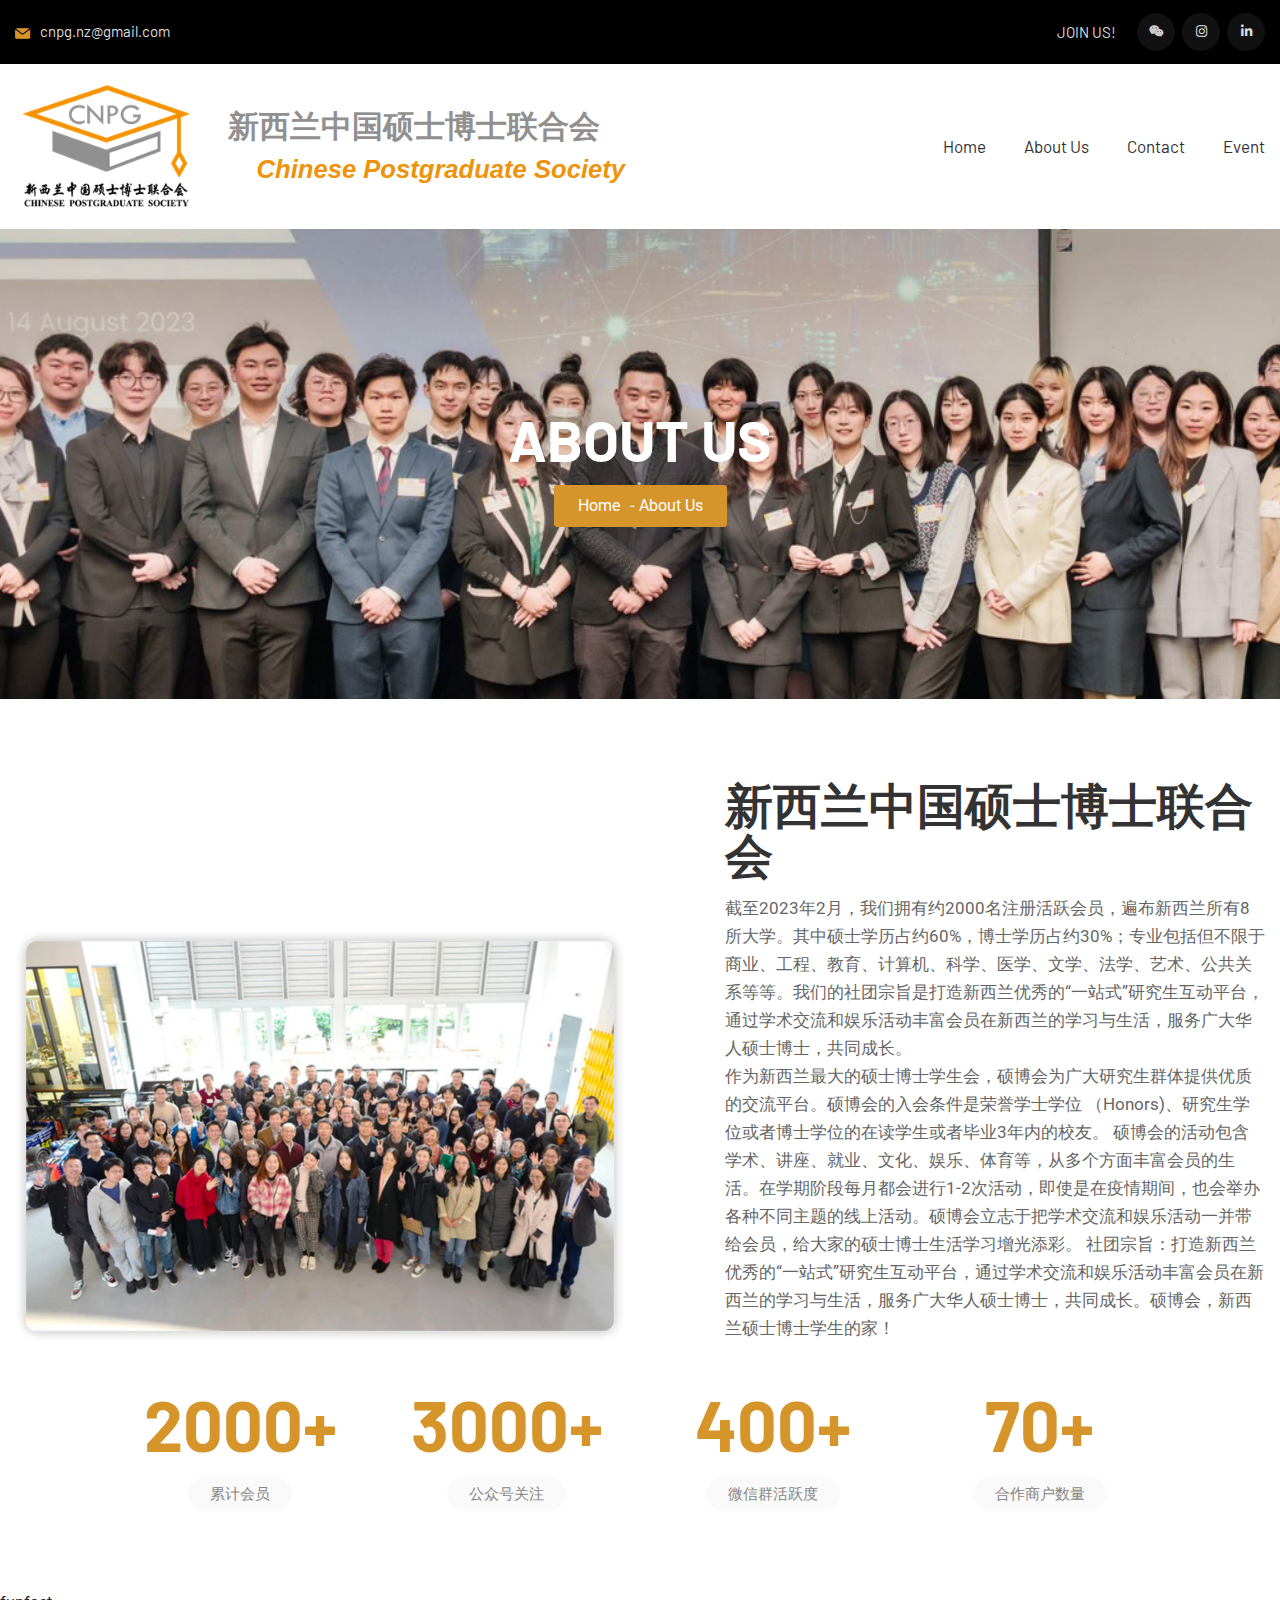
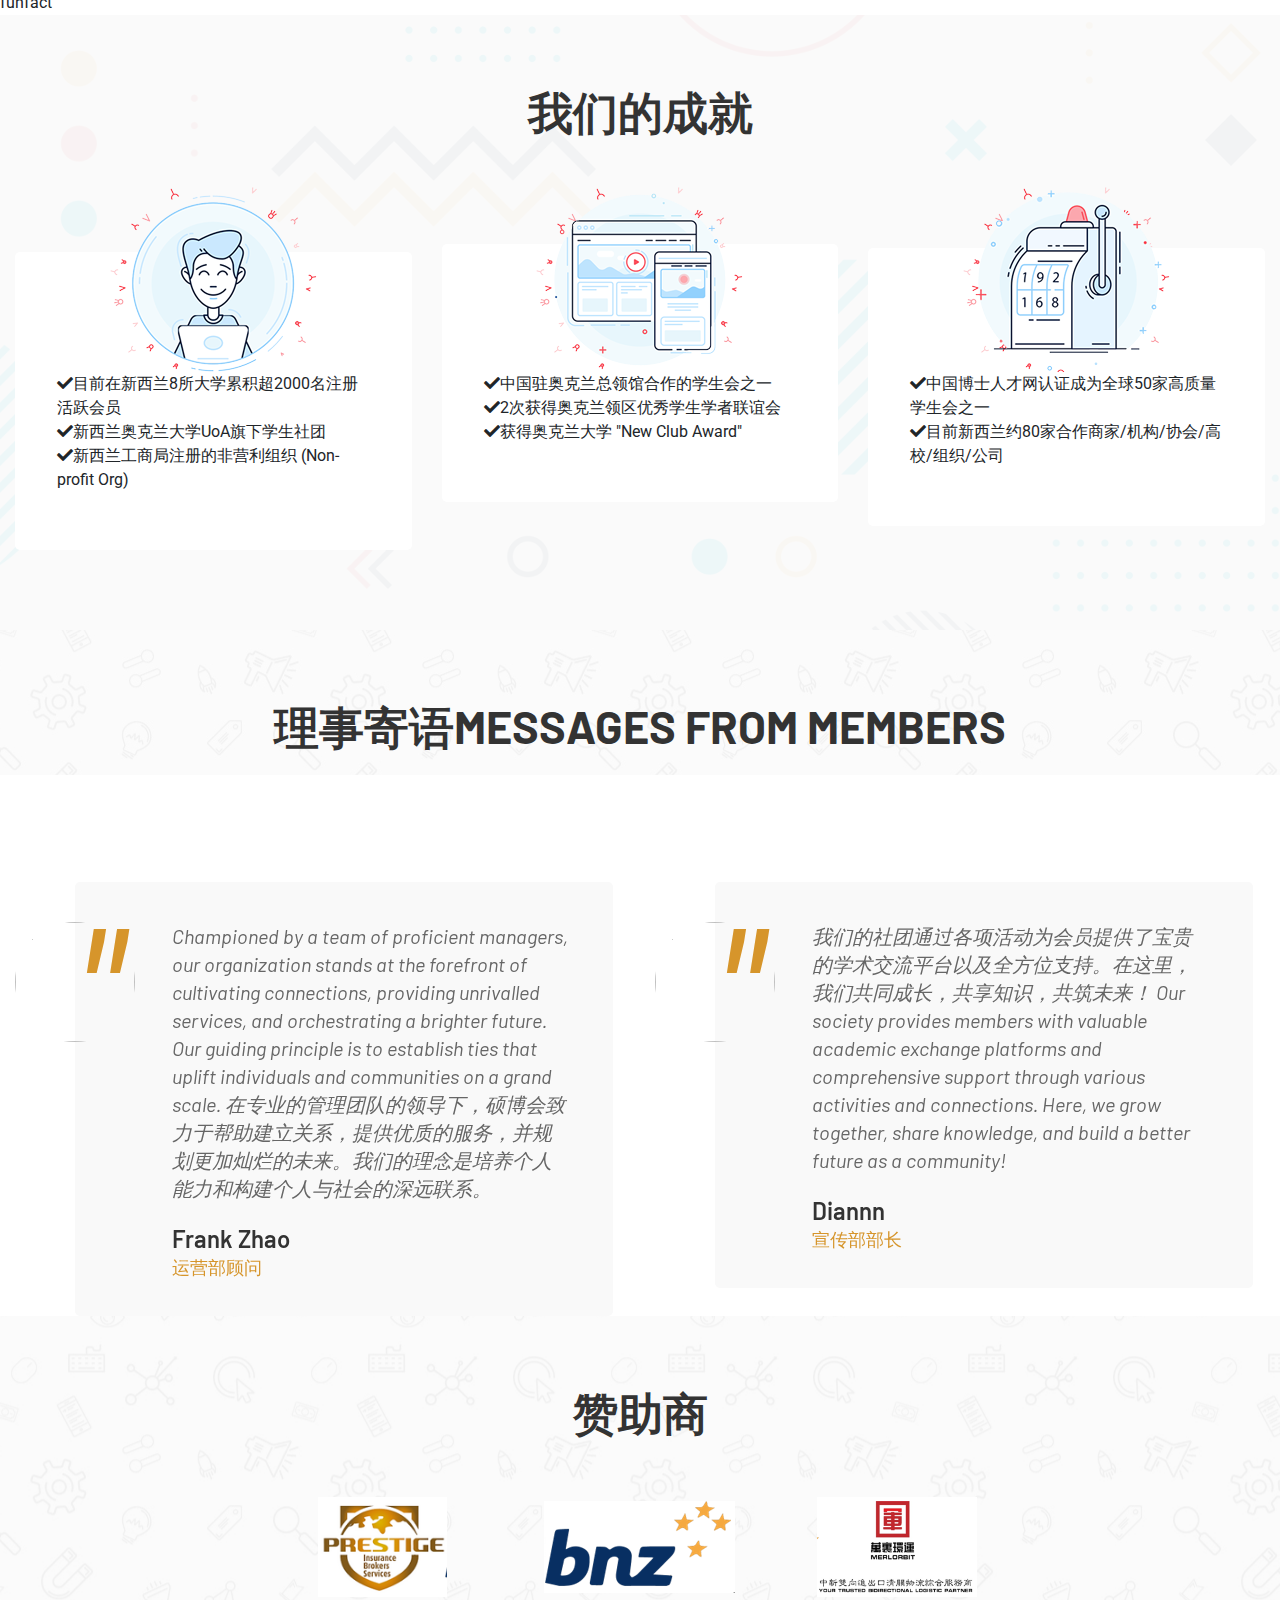
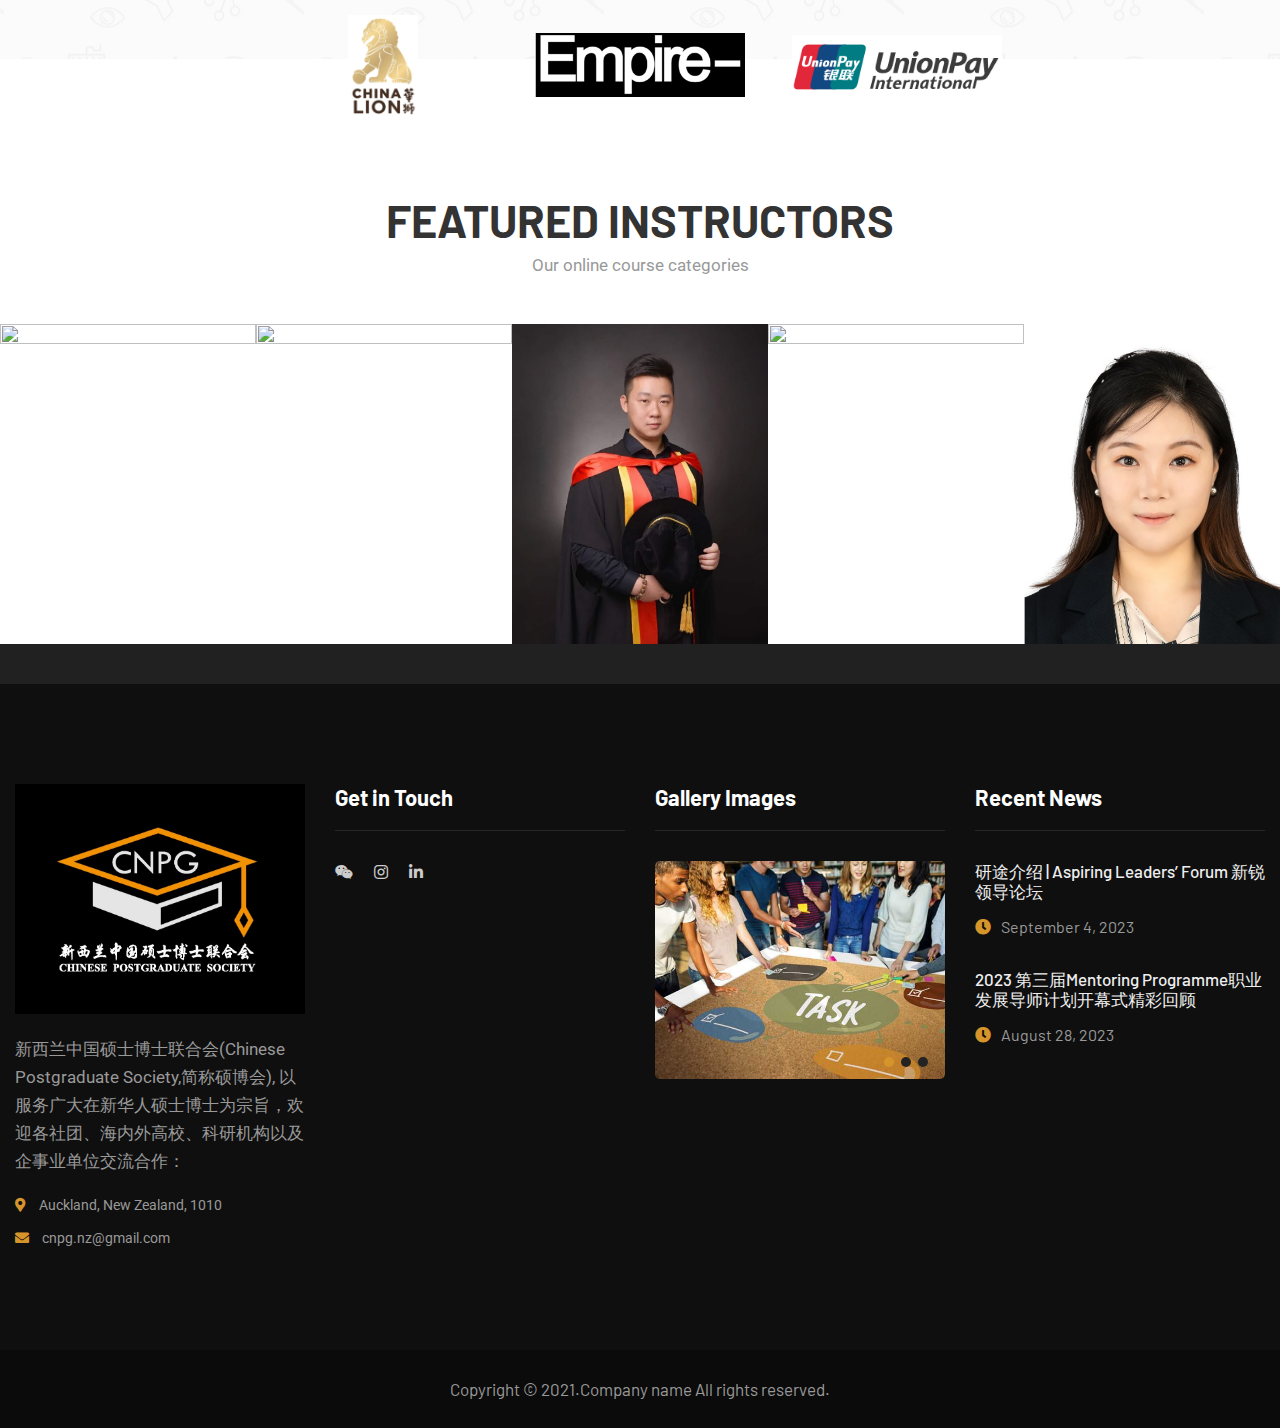
==== commit 7ec87db6: "Merge pull request #1 from Anbyya/master" ====
--- a/about-us.html
+++ b/about-us.html
@@ -22,594 +22,728 @@
     <link rel="stylesheet" type="text/css" href="assets/css/responsive.css">
     <link rel="stylesheet" type="text/css" href="assets/css/color.css">
     <!-- REVOLUTION STYLE SHEETS -->
-    <link rel="stylesheet" type="text/css" href="assets/css/revolution/settings.css" />
-    <link rel="stylesheet" type="text/css" href="assets/css/revolution/navigation.css" />
+    <link rel="stylesheet" type="text/css" href="assets/css/revolution/settings.css"/>
+    <link rel="stylesheet" type="text/css" href="assets/css/revolution/navigation.css"/>
     <link rel="stylesheet" type="text/css" href="assets/css/revolution/pe-icon-7-stroke/css/pe-icon-7-stroke.css">
     <title>About Us</title>
 </head>
 <body>
-    <div class="theme-layout">
-        <div class="se-pre-con"></div><!-- loader -->
-        <header role="banner">
-            <div class="topbar">
-                <div class="container">
-                    <div class="row align-items-center">
-                        <div class="col-md-6">
-                            <ul class="topbar-contact">
-                                <li><a href="mailto:cnpg.nz@gmail.com"><i class="flaticon-mail"></i>cnpg.nz@gmail.com</a>
-                                </li>
+<div class="theme-layout">
+    <div class="se-pre-con"></div><!-- loader -->
+    <header role="banner">
+        <div class="topbar">
+            <div class="container">
+                <div class="row align-items-center">
+                    <div class="col-md-6">
+                        <ul class="topbar-contact">
+                            <li><a href="mailto:cnpg.nz@gmail.com"><i class="flaticon-mail"></i>cnpg.nz@gmail.com</a>
+                            </li>
 
-                            </ul>
-                        </div>
-                        <div class="col-md-6 text-right">
-                            <a href="#" class="log-in-out get-login-register"><i class="fa fa-accusoft"></i>JOIN US!</a>
-                            <ul class="socials">
-                                <li><a href="#" class="show-wechat-modal"><i style="color:#ccc" class="fab fa-weixin"></i></a></li>
-                                <li><a target="_blank" href="https://www.instagram.com/cnpg_nz/"><i class="fab fa-instagram"></i></a></li>
-                                <li><a target="_blank" href="https://www.linkedin.com/company/chinese-postgraduate-society/"><i class="fab fa-linkedin-in"></i></a></li>
-                            </ul>
-                        </div>
-                    </div>
-                </div>
-            </div>
-            <div class="full-menu-height"></div>
-            <div class="main-bar stick">
-                <div class="container">
-                    <div class="row align-items-center">
-                        <div class="col-md-2">
-                            <div class="logo">
-                                <a href="#">
-                                    <img src="assets/images/logo.png" alt="">
-                                </a>
-                            </div>
-                        </div>
-                        <div class="col-md-4">
-                            <div id="u3" class="logo-title">
-                                <span>新西兰中国硕士博士联合会</span>
-                            </div>
-                            <div id="u4" class="logo-subtitle">
-                                <span>Chinese Postgraduate Society</span>
-                            </div>
-                        </div>
-                        <div class="col-md-6">
-                            <nav role="navigation">
-                                <div class="main-menu">
-                                    <ul>
-                                        <li><a href="index.html">Home</a></li>
-                                        <li><a href="about-us.html">About Us</a></li>
-                                        <li><a href="contact.html">Contact</a></li>
-                                        <li><a href="events.html">Event</a></li>
-                                    </ul>
-                                </div>
-                            </nav>
-                        </div>
-                    </div>
-                </div>
-            </div>
-        </header>
-        <div class="responsive-header">
-            <div class="topbar">
-                <div class="container">
-                    <div class="row align-items-center">
-                        <div class="col-md-6">
-                            <ul class="topbar-contact">
-                                <li><a href="mailto:cnpg.nz@gmail.com"><i class="flaticon-mail"></i>cnpg.nz@gmail.com</a>
-                                </li>
-                            </ul>
-                        </div>
-                        <div class="col-md-6 text-right">
-                            <a href="#" class="log-in-out get-login-register">JOIN US!</a>
-                            <ul class="socials">
-                                <li><a href="#" class="show-wechat-modal"><i style="color:#ccc"  class="fab fa-weixin"></i></a></li>
-                                <li><a target="_blank" href="https://www.instagram.com/cnpg_nz/"><i class="fab fa-instagram"></i></a></li>
-                                <li><a target="_blank" href="https://www.linkedin.com/company/chinese-postgraduate-society/"><i class="fab fa-linkedin-in"></i></a></li>
-                            </ul>
-                        </div>
-                    </div>
-                </div>
-            </div>
-            <div class="full-menu-height"></div>
-            <div class="main-bar stick">
-                <div class="container">
-                    <div class="row align-items-center">
-                        <div class="col-3 col-sm-2">
-                            <div class="logo">
-                                <a href="#">
-                                    <img src="assets/images/logo.png" alt="">
-                                </a>
-                            </div>
-                        </div>
-                        <div class="col-5 col-sm-5 text-right">
-                            <div class="logo-title-m">
-                                <span>新西兰中国硕士博士联合会</span>
-                            </div>
-                            <div class="logo-subtitle-m">
-                                <span>Chinese Postgraduate Society</span>
-                            </div>
-                        </div>
-                        <div class="col-4 col-sm-4 text-right">
+                        </ul>
+                    </div>
+                    <div class="col-md-6 text-right">
+                        <a href="#" class="log-in-out get-login-register"><i class="fa fa-accusoft"></i>JOIN US!</a>
+                        <ul class="socials">
+                            <li><a href="#" class="show-wechat-modal"><i style="color:#ccc"
+                                                                         class="fab fa-weixin"></i></a></li>
+                            <li><a target="_blank" href="https://www.instagram.com/cnpg_nz/"><i
+                                    class="fab fa-instagram"></i></a></li>
+                            <li><a target="_blank"
+                                   href="https://www.linkedin.com/company/chinese-postgraduate-society/"><i
+                                    class="fab fa-linkedin-in"></i></a></li>
+                        </ul>
+                    </div>
+                </div>
+            </div>
+        </div>
+        <div class="full-menu-height"></div>
+        <div class="main-bar stick">
+            <div class="container">
+                <div class="row align-items-center">
+                    <div class="col-md-2">
+                        <div class="logo">
+                            <a href="#">
+                                <img src="assets/images/logo.png" alt="">
+                            </a>
+                        </div>
+                    </div>
+                    <div class="col-md-4">
+                        <div id="u3" class="logo-title">
+                            <span>新西兰中国硕士博士联合会</span>
+                        </div>
+                        <div id="u4" class="logo-subtitle">
+                            <span>Chinese Postgraduate Society</span>
+                        </div>
+                    </div>
+                    <div class="col-md-6">
+                        <nav role="navigation">
+                            <div class="main-menu">
+                                <ul>
+                                    <li><a href="index.html">Home</a></li>
+                                    <li><a href="about-us.html">About Us</a></li>
+                                    <li><a href="contact.html">Contact</a></li>
+                                    <li><a href="events.html">Event</a></li>
+                                </ul>
+                            </div>
+                        </nav>
+                    </div>
+                </div>
+            </div>
+        </div>
+    </header>
+    <div class="responsive-header">
+        <div class="topbar">
+            <div class="container">
+                <div class="row align-items-center">
+                    <div class="col-md-6">
+                        <ul class="topbar-contact">
+                            <li><a href="mailto:cnpg.nz@gmail.com"><i class="flaticon-mail"></i>cnpg.nz@gmail.com</a>
+                            </li>
+                        </ul>
+                    </div>
+                    <div class="col-md-6 text-right">
+                        <a href="#" class="log-in-out get-login-register">JOIN US!</a>
+                        <ul class="socials">
+                            <li><a href="#" class="show-wechat-modal"><i style="color:#ccc"
+                                                                         class="fab fa-weixin"></i></a></li>
+                            <li><a target="_blank" href="https://www.instagram.com/cnpg_nz/"><i
+                                    class="fab fa-instagram"></i></a></li>
+                            <li><a target="_blank"
+                                   href="https://www.linkedin.com/company/chinese-postgraduate-society/"><i
+                                    class="fab fa-linkedin-in"></i></a></li>
+                        </ul>
+                    </div>
+                </div>
+            </div>
+        </div>
+        <div class="full-menu-height"></div>
+        <div class="main-bar stick">
+            <div class="container">
+                <div class="row align-items-center">
+                    <div class="col-3 col-sm-2">
+                        <div class="logo">
+                            <a href="#">
+                                <img src="assets/images/logo.png" alt="">
+                            </a>
+                        </div>
+                    </div>
+                    <div class="col-5 col-sm-5 text-right">
+                        <div class="logo-title-m">
+                            <span>新西兰中国硕士博士联合会</span>
+                        </div>
+                        <div class="logo-subtitle-m">
+                            <span>Chinese Postgraduate Society</span>
+                        </div>
+                    </div>
+                    <div class="col-4 col-sm-4 text-right">
                             <span class="resp-btn">
                                 <i></i>
                                 <i></i>
                                 <i></i>
                             </span>
-                        </div>
                     </div>
                 </div>
             </div>
         </div>
-        <div class="menu-wraper">
-            <div class="side-menu">
+    </div>
+    <div class="menu-wraper">
+        <div class="side-menu">
                 <span class="close-menu">
                     <i class="fa fa-times"></i>
                 </span>
-                <ul>
-                    <li><a href="index.html">Home</a></li>
-                    <li><a href="about-us.html">About Us</a></li>
-                    <li><a href="contact.html">Contact</a></li>
-                    <li><a href="contact.html">Event</a></li>
+            <ul>
+                <li><a href="index.html">Home</a></li>
+                <li><a href="about-us.html">About Us</a></li>
+                <li><a href="contact.html">Contact</a></li>
+                <li><a href="contact.html">Event</a></li>
+            </ul>
+            <div class="side-meta topbar style2">
+                <ul class="topbar-contact">
+                    <li><a href="mailto:cnpg.nz@gmail.com"><i class="flaticon-mail"></i>cnpg.nz@gmail.com</a></li>
                 </ul>
-                <div class="side-meta topbar style2">
-                    <ul class="topbar-contact">
-                        <li><a href="mailto:cnpg.nz@gmail.com"><i class="flaticon-mail"></i>cnpg.nz@gmail.com</a></li>
+                <ul class="socials">
+                    <!--<li><a href="#"><
+                    i class="fab fa-facebook-f"></i></a></li>-->
+                    <li><a href="#"><i style="color:#ccc" class="fab fa-weixin"></i></a></li>
+                    <li><a target="_blank" href="https://www.instagram.com/cnpg_nz/"><i
+                            class="fab fa-instagram"></i></a></li>
+                    <li><a target="_blank" href="https://www.linkedin.com/company/chinese-postgraduate-society/"><i
+                            class="fab fa-linkedin-in"></i></a></li>
+                </ul>
+                <img style="margin-top: 20px" src="assets/images/wechat_barcode.png" alt="">
+            </div>
+        </div>
+    </div>
+    <main role="main">
+        <section>
+            <div class="sub-head">
+                <div class="bg-image" style="background-image: url(assets/images/about_bg.png);"></div>
+                <div class="sub-meta">
+                    <h1>About Us</h1>
+                    <ul class="pager">
+                        <li><a href="#" title="">Home</a></li>
+                        <li>About Us</li>
                     </ul>
-                    <ul class="socials">
-                        <!--<li><a href="#"><
-                        i class="fab fa-facebook-f"></i></a></li>-->
-                        <li><a href="#"><i style="color:#ccc" class="fab fa-weixin"></i></a></li>
-                        <li><a target="_blank" href="https://www.instagram.com/cnpg_nz/"><i class="fab fa-instagram"></i></a></li>
-                        <li><a target="_blank" href="https://www.linkedin.com/company/chinese-postgraduate-society/"><i class="fab fa-linkedin-in"></i></a></li>
-                    </ul>
-                    <img style="margin-top: 20px" src="assets/images/wechat_barcode.png" alt="">
-                </div>
+                </div>
+            </div>
+        </section><!-- Banner -->
+        <section>
+            <div class="block no-bottom">
+                <div class="container">
+                    <div class="success-story">
+                        <div class="row align-items-lg-end">
+                            <div class="col-md-6">
+                                <figure>
+                                    <img src="assets/images/about_us_1.png" alt="">
+                                </figure>
+                            </div>
+                            <div class="col-md-6">
+                                <div class="success-meta genrl-block">
+                                    <h2>新西兰中国硕士博士联合会</h2>
+                                    <p>
+                                        截至2023年2月，我们拥有约2000名注册活跃会员，遍布新西兰所有8所大学。其中硕士学历占约60%，博士学历占约30%；专业包括但不限于商业、工程、教育、计算机、科学、医学、文学、法学、艺术、公共关系等等。我们的社团宗旨是打造新西兰优秀的“一站式”研究生互动平台，通过学术交流和娱乐活动丰富会员在新西兰的学习与生活，服务广大华人硕士博士，共同成长。</p>
+                                    <p>
+                                        作为新西兰最大的硕士博士学生会，硕博会为广大研究生群体提供优质的交流平台。硕博会的入会条件是荣誉学士学位
+                                        （Honors)、研究生学位或者博士学位的在读学生或者毕业3年内的校友。
+                                        硕博会的活动包含学术、讲座、就业、文化、娱乐、体育等，从多个方面丰富会员的生活。在学期阶段每月都会进行1-2次活动，即使是在疫情期间，也会举办各种不同主题的线上活动。硕博会立志于把学术交流和娱乐活动一并带给会员，给大家的硕士博士生活学习增光添彩。
+                                        社团宗旨：打造新西兰优秀的“一站式”研究生互动平台，通过学术交流和娱乐活动丰富会员在新西兰的学习与生活，服务广大华人硕士博士，共同成长。硕博会，新西兰硕士博士学生的家！
+                                    </p>
+                                    <!--<div class="success-video">
+                                        <img src="assets/images/video-img1.jpg" alt="">
+                                        <div class="video-meta">
+                                            <a data-fancybox href="https://www.youtube.com/watch?v=_sI_Ps7JSEk"><i class="fa fa-play"></i></a>
+                                            <strong>Why We Are Successful <span>30sec.</span></strong>
+                                        </div>
+                                    </div>-->
+                                </div>
+                            </div>
+                        </div>
+                    </div>
+                </div>
+            </div>
+        </section><!-- success story -->
+        <section>
+            <div class="block no-top">
+                <div class="container">
+                    <div class="row justify-content-center align-items-center">
+                        <div class="col-lg-10">
+                            <div class="row">
+                                <div class="col-6 col-sm-3">
+                                    <div class="funfact">
+                                        <strong class="counter">2000+</strong><span>累计会员</span>
+                                    </div>
+                                </div>
+                                <div class="col-6 col-sm-3">
+                                    <div class="funfact">
+                                        <strong><span class="counter">3000+</span></strong><span>公众号关注</span>
+                                    </div>
+                                </div>
+                                <div class="col-6 col-sm-3">
+                                    <div class="funfact">
+                                        <strong><span class="counter">400+</span></strong><span>微信群活跃度</span>
+                                    </div>
+                                </div>
+                                <div class="col-6 col-sm-3">
+                                    <div class="funfact">
+                                        <strong><span class="counter">70</span>+</strong><span>合作商户数量</span>
+                                    </div>
+                                </div>
+                            </div>
+                        </div>
+                    </div>
+                </div>
+            </div>
+        </section>
+        funfact
+        <section>
+            <div class="block greyish high-opacity">
+                <div class="bg-image" style="background-image: url(assets/images/pattern3.jpg);"></div>
+                <div class="heading">
+                    <h2>我们的成就</h2>
+                    <!--                        <p>Welcome To Rrptro University.</p>-->
+                </div>
+                <div class="container">
+                    <div class="row">
+                        <div class="col-sm-6 col-lg-4 col-xl-4">
+                            <div class="endless-opp">
+                                <figure>
+                                    <img src="assets/images/endless1.png" alt="">
+                                </figure>
+                                <ul>
+                                    <li><i class="fa fa-check"></i>目前在新西兰8所大学累积超2000名注册活跃会员</li>
+                                    <li><i class="fa fa-check"></i>新西兰奥克兰大学UoA旗下学生社团</li>
+                                    <li><i class="fa fa-check"></i>新西兰工商局注册的非营利组织 (Non-profit Org)</li>
+                                </ul>
+                            </div>
+                        </div>
+                        <div class="col-sm-6 col-lg-4 col-xl-4">
+                            <div class="endless-opp">
+                                <figure>
+                                    <img src="assets/images/endless2.png" alt="">
+                                </figure>
+                                <ul>
+                                    <li><i class="fa fa-check"></i>中国驻奥克兰总领馆合作的学生会之一</li>
+                                    <li><i class="fa fa-check"></i>2次获得奥克兰领区优秀学生学者联谊会</li>
+                                    <li><i class="fa fa-check"></i>获得奥克兰大学 "New Club Award"</li>
+                                </ul>
+                            </div>
+                        </div>
+                        <div class="col-sm-6 col-lg-4 col-xl-4">
+                            <div class="endless-opp">
+                                <figure>
+                                    <img src="assets/images/endless3.png" alt="">
+                                </figure>
+                                <ul>
+                                    <li><i class="fa fa-check"></i>中国博士人才网认证成为全球50家高质量学生会之一</li>
+                                    <li><i class="fa fa-check"></i>目前新西兰约80家合作商家/机构/协会/高校/组织/公司
+                                    </li>
+                                </ul>
+                            </div>
+                        </div>
+                    </div>
+                </div>
+            </div>
+        </section><!-- endless opportunity -->
+        <section>
+            <div class="block no-bottom">
+                <div class="bg-image with-pattern half-height"
+                     style="background-image: url(assets/images/pattern.jpg);"></div>
+                <div class="container">
+                    <div class="heading">
+                        <h2>理事寄语MESSAGES FROM MEMBERS</h2>
+                    </div>
+                </div>
+            </div>
+        </section>
+        <section>
+            <div class="block no-bottom">
+                <div class="container">
+                    <div class="testimonial-car owl-carousel owl-theme">
+                        <div class="item">
+                            <div class="testi-big">
+                                <div class="testi-img">
+                                    <figure>
+                                        <img src="assets/images/Frank.jpg" alt="">
+                                    </figure>
+                                    <div class="quote-img">"</div>
+                                </div>
+                                <div class="testi-content">
+                                    <blockquote>
+                                        <div class="quote-content">
+                                            <p>Championed by a team of proficient managers, our organization stands at
+                                                the forefront of cultivating connections, providing unrivalled services,
+                                                and orchestrating a brighter future. Our guiding principle is to
+                                                establish ties that uplift individuals and communities on a grand scale.
+                                                在专业的管理团队的领导下，硕博会致力于帮助建立关系，提供优质的服务，并规划更加灿烂的未来。我们的理念是培养个人能力和构建个人与社会的深远联系。</p>
+                                            <div><h3><a href="#">Frank Zhao</a></h3><span>运营部顾问</span>
+                                            </div>
+                                        </div>
+                                    </blockquote>
+                                </div>
+                            </div>
+                        </div>
+                        <div class="item">
+                            <div class="testi-big">
+                                <div class="testi-img">
+                                    <figure>
+                                        <img src="assets/images/Diann.jpg" alt="">
+                                    </figure>
+                                    <div class="quote-img">"</div>
+                                </div>
+                                <div class="testi-content">
+                                    <blockquote>
+                                        <div class="quote-content">
+                                            <p>我们的社团通过各项活动为会员提供了宝贵的学术交流平台以及全方位支持。在这里，我们共同成长，共享知识，共筑未来！
+                                                Our society provides members with valuable academic exchange platforms
+                                                and comprehensive support through various activities and connections.
+                                                Here, we grow together, share knowledge, and build a better future as a
+                                                community!
+                                            </p>
+                                            <div><h3><a href="#">Diannn</a></h3><span>宣传部部长</span>
+                                            </div>
+                                        </div>
+                                    </blockquote>
+                                </div>
+                            </div>
+                        </div>
+                        <div class="item">
+                            <div class="testi-big">
+                                <div class="testi-img">
+                                    <figure>
+                                        <img src="assets/images/Mary.jpg" alt="">
+                                    </figure>
+                                    <div class="quote-img">"</div>
+                                </div>
+                                <div class="testi-content">
+                                    <blockquote>
+                                        <div class="quote-content">
+                                            <p>我们关心大家的学术、娱乐及身心健康，有各式各类的研学讲座、交友娱乐及
+                                                运动活动等待大家喔。
+                                            </p>
+                                            <div><h3><a href="#">Mary Xu</a></h3><span>活动部部长</span>
+                                            </div>
+                                        </div>
+                                    </blockquote>
+                                </div>
+                            </div>
+                        </div>
+                        <div class="item">
+                            <div class="testi-big">
+                                <div class="testi-img">
+                                    <figure>
+                                        <img src="assets/images/Peter.jpg" alt="">
+                                    </figure>
+                                    <div class="quote-img">"</div>
+                                </div>
+                                <div class="testi-content">
+                                    <blockquote>
+                                        <div class="quote-content">
+                                            <p>硕博会是一个极具影响力的团体，无数华人硕士博士生通过这个平台凝聚在了一
+                                                起，发挥了各自的才能为华人社区的福祉贡献力量。
+                                                CNPG is a very impactful organisation. Countless Chinese master's and
+                                                doctoral students have gathered together through this platform, and have
+                                                exerted their talents to contribute to the well-being of the Chinese
+                                                community.
+                                            </p>
+                                            <div><h3><a href="#">Peter Zhong</a></h3><span>活动顾问</span>
+                                            </div>
+                                        </div>
+                                    </blockquote>
+                                </div>
+                            </div>
+                        </div>
+                    </div>
+                </div>
+            </div>
+        </section><!-- testimonial -->
+        <section>
+            <div class="block no-bottom">
+                <div class="bg-image with-pattern half-height"
+                     style="background-image: url(assets/images/pattern.jpg);"></div>
+                <div class="container">
+                    <div class="heading">
+                        <h2>赞助商</h2>
+                    </div>
+                </div>
+                <div class="sponsor-container platinum landing"><a
+                         class="sponsor-item" href="https://www.vuemastery.com/" target="_blank"
+                        rel="sponsored noopener">
+                    <picture >
+                        <img  src="assets/images/sponsor1.png">
+                    </picture>
+                </a><a class="sponsor-item"
+                       href="https://vueschool.io/?utm_source=Vuejs.org&amp;utm_medium=Banner&amp;utm_campaign=Sponsored%20Banner&amp;utm_content=V1"
+                       target="_blank" rel="sponsored noopener">
+                    <picture >
+                        <img  src="assets/images/sponsor2.png">
+                    </picture>
+                </a><a  class="sponsor-item" href="https://vehikl.com/" target="_blank"
+                       rel="sponsored noopener">
+                    <picture >
+                        <img  src="assets/images/sponsor3.png">
+                    </picture>
+                </a><a  class="sponsor-item" href="https://passionatepeople.io/" target="_blank"
+                       rel="sponsored noopener">
+                    <picture >
+                        <img  src="assets/images/sponsor4.png"></picture>
+                </a><a  class="sponsor-item" href="https://www.storyblok.com" target="_blank"
+                       rel="sponsored noopener">
+                    <picture >
+                        <img  src="assets/images/sponsor5.png">
+                    </picture>
+                </a><a  class="sponsor-item"
+                       href="https://ionicframework.com/vue?utm_source=partner&amp;utm_medium=referral&amp;utm_campaign=vuesponsorship&amp;utm_content=vuedocs"
+                       target="_blank" rel="sponsored noopener"><img  src="assets/images/sponsor6.png"></a></div>
+            </div>
+        </section>
+        <section>
+            <div class="block no-bottom">
+                <div class="container-fluid">
+                    <div class="heading">
+                        <h2>Featured Instructors</h2>
+                        <p>Our online course categories</p>
+                    </div>
+                    <div class="five-col">
+                        <div class="instructor">
+                            <img src="assets/images/Frank.jpg" alt="">
+                            <div class="hover-meta">
+                                <div class="title-cat">
+                                    <h2><a href="teacher-detail.html">Frank Zhao</a></h2>
+                                    <span><a href="#"></a>, <a href="#">运营部顾问</a></span>
+                                </div>
+                            </div>
+                        </div>
+                        <div class="instructor">
+                            <img src="assets/images/Peter.jpg" alt="">
+                            <div class="hover-meta">
+                                <div class="title-cat">
+                                    <h2><a href="teacher-detail.html">Peter Zhong</a></h2>
+                                    <span><a href="#">Phd</a>, <a href="#">活动部顾问</a></span>
+                                </div>
+                            </div>
+                        </div>
+                        <div class="instructor">
+                            <img src="assets/images/Wilson.png" alt=""/>
+                            <div class="hover-meta">
+                                <div class="title-cat">
+                                    <h2><a href="teacher-detail.html">Wilson Pan</a></h2>
+                                    <span><a href="#">Phd</a>, <a href="#">硕博会会长</a></span>
+                                </div>
+                            </div>
+                        </div>
+                        <div class="instructor">
+                            <img src="assets/images/Mary.jpg" alt=""/>
+                            <div class="hover-meta">
+                                <div class="title-cat">
+                                    <h2><a href="teacher-detail.html">Mary Xu</a></h2>
+                                    <span><a href="#">Phd</a>, <a href="#">活动部部长</a></span>
+                                </div>
+                            </div>
+                        </div>
+                        <div class="instructor">
+                            <img src="assets/images/Anby.png" alt=""/>
+                            <div class="hover-meta">
+                                <div class="title-cat">
+                                    <h2><a href="teacher-detail.html">Anby Zhou</a></h2>
+                                    <span><a href="#">IT</a>, <a href="#">硕博会网站开发者</a></span>
+                                </div>
+                            </div>
+                        </div>
+                    </div>
+                </div>
+            </div>
+        </section><!-- instructor -->
+    </main>
+    <footer role="contentinfo">
+        <div class="quick-link-bar">
+            <div class="container">
+                <!-- <p><strong><i class="fa fa-plus"></i>Qucik Links</strong> - Explore popular categories</p> -->
+            </div>
+        </div><!-- link bar -->
+        <div class="quick-link">
+            <div class="bg-image" style="background-image: url(assets/images/footer-bg.jpg);"></div>
+            <div class="container">
+                <div class="quick-link-meta greyish extlow-opacity">
+                    <div class="bg-image" style="background-image: url(assets/images/pattern2.jpg);"></div>
+                    <div class="row">
+                        <div class="col-sm-6 col-md-3">
+                            <ul>
+                                <li><a href="#">Graphic design</a></li>
+                                <li><a href="#">Designer jobs</a></li>
+                                <li><a href="#">Frontend Developer jobs</a></li>
+                                <li><a href="#">Developer jobs</a></li>
+                            </ul>
+                        </div>
+                        <div class="col-sm-6 col-md-3">
+                            <ul>
+                                <li><a href="#">Resources jobs</a></li>
+                                <li><a href="#">Marketing online jobs</a></li>
+                                <li><a href="#">Mobile Developer jobs</a></li>
+                                <li><a href="#">App Developer jobs</a></li>
+                            </ul>
+                        </div>
+                        <div class="col-sm-6 col-md-3">
+                            <ul>
+                                <li><a href="#">Product Manager jobs</a></li>
+                                <li><a href="#">Sales jobs</a></li>
+                                <li><a href="#">Logo Design jobs</a></li>
+                                <li><a href="#">Seo jobs</a></li>
+                            </ul>
+                        </div>
+                        <div class="col-sm-6 col-md-3">
+                            <ul>
+                                <li><a href="#">Articles jobs</a></li>
+                                <li><a href="#">Android jobs</a></li>
+                                <li><a href="#">Logo Design jobs</a></li>
+                                <li><a href="#">Seo jobs</a></li>
+                            </ul>
+                        </div>
+                    </div>
+                </div>
+            </div>
+        </div><!-- quick link -->
+        <div class="block main-footer">
+            <div class="container">
+                <div class="footer-bg">
+                    <div class="row">
+                        <div class="col-sm-6 col-lg-3 col-xl-3">
+                            <div class="widget">
+                                <div class="about-logo">
+                                    <a href="#"><img src="assets/images/logo_black.png" alt=""></a>
+                                    <p>新西兰中国硕士博士联合会(Chinese Postgraduate Society,简称硕博会),
+                                        以服务广大在新华人硕士博士为宗旨，欢迎各社团、海内外高校、科研机构以及企事业单位交流合作：</p>
+                                    <ul>
+                                        <li><i class="fa fa-map-marker-alt"></i>Auckland, New Zealand, 1010</li>
+                                        <li><i class="fa fa-envelope"></i>cnpg.nz@gmail.com</li>
+
+                                    </ul>
+                                </div>
+                            </div>
+                        </div>
+                        <div class="col-sm-6 col-lg-3 col-xl-3">
+                            <div class="widget">
+                                <div class="widget-title">
+                                    <h4>Get in Touch</h4>
+                                </div>
+                                <div class="get-in-touch">
+                                    <ul class="row no-gutters">
+                                        <li><a href="#" class="show-wechat-modal"><i style="color:#ccc"
+                                                                                     class="fab fa-weixin"></i></a></li>
+                                        <li><a target="_blank" href="https://www.instagram.com/cnpg_nz/"><i
+                                                style="color:#ccc;margin:0 21px" class="fab fa-instagram"></i></a></li>
+                                        <li><a target="_blank"
+                                               href="https://www.linkedin.com/company/chinese-postgraduate-society/"><i
+                                                style="color:#ccc" class="fab fa-linkedin-in"></i></a></li>
+                                    </ul>
+                                    <!--<div class="newsletter">
+                                        <form>
+                                            <div class="form-group">
+                                                <input type="email" class="form-control" required="required"
+                                                       placeholder="Subscribe Email">
+                                            </div>
+                                            <button type="submit" class="btn append-msg-icon"><i
+                                                    class="fa fa-envelope"></i></button>
+                                        </form>
+                                    </div>-->
+                                </div>
+                            </div>
+                        </div>
+                        <div class="col-sm-6 col-lg-3 col-xl-3">
+                            <div class="widget">
+                                <div class="widget-title">
+                                    <h4>Gallery Images</h4>
+                                </div>
+                                <div class="gallery-car2 owl-carousel owl-theme">
+                                    <div class="item">
+                                        <a href="#">
+                                            <img src="assets/images/gallery1.jpg" alt="">
+                                        </a>
+                                    </div>
+                                    <div class="item">
+                                        <a href="#">
+                                            <img src="assets/images/gallery2.jpg" alt="">
+                                        </a>
+                                    </div>
+                                    <div class="item">
+                                        <a href="#">
+                                            <img src="assets/images/gallery3.jpg" alt="">
+                                        </a>
+                                    </div>
+                                </div>
+                            </div>
+                        </div>
+                        <div class="col-sm-6 col-lg-3 col-xl-3">
+                            <div class="widget">
+                                <div class="widget-title">
+                                    <h4>Recent News</h4>
+                                </div>
+                                <ul class="recent-posts">
+                                    <li>
+                                        <h4><a target="_blank" href="https://mp.weixin.qq.com/s/ECKp0_zOLal26EwGEzy4Bw">研途介绍 | Aspiring Leaders’ Forum 新锐领导论坛</a></h4>
+                                        <a href="#"><i class="fa fa-clock"></i>September 4, 2023</a>
+                                    </li>
+                                    <li>
+                                        <h4><a target="_blank" href="https://mp.weixin.qq.com/s/jJh0ngdB8INQsXzl3hxqyw">2023 第三届Mentoring Programme职业发展导师计划开幕式精彩回顾</a>
+                                        </h4>
+                                        <a href="#"><i class="fa fa-clock"></i>August 28, 2023</a>
+                                    </li>
+                                </ul>
+                            </div>
+                        </div>
+                    </div>
+                </div>
+            </div>
+        </div><!-- main footer -->
+    </footer>
+    <div class="bottom-bar">
+        <p>Copyright &copy; 2021.Company name All rights reserved.</p>
+    </div><!-- bottom bar -->
+    <div class="scroll-top"><i class="fa fa-angle-up"></i></div><!-- scroll top -->
+    <!-- login / register popup -->
+    <div class="cust-modal modal-div">
+        <span class="model-close"><i class="fa fa-times"></i></span>
+        <div class="model-content">
+            <div class="registr-form">
+                <div class="bg-image with-pattern" style="background-image: url(assets/images/pattern.jpg);"></div>
+                <div class="registr-content">
+                    <h3>加入我们！</h3>
+                    <p>成为硕博会员~ 活动，福利享不尽~</p>
+                    <p>
+                        你好，欢迎您关注硕博会，会员申请流程：
+                    </p>
+                    <p>
+                        ①点击<a style="font-weight: bold;color: #3f9ede;" target="_blank"
+                                href="https://forms.gle/Q8iS5dvDAJKCk69f9">本链接</a>填写开卡意向，在回执邮件获取会员号
+                    </p>
+                    <p>
+                        ②按照流程进行激活绑定，微信小程序搜索“硕博会”☑ 获取专属会员卡
+                    </p>
+                    <p>
+                        ③入群后请按格式修改群昵称：名字-专业-学历☑
+                    </p>
+                </div>
+            </div>
+            <div class="registr-form show-logn">
+                <div class="bg-image with-pattern" style="background-image: url(assets/images/pattern.jpg);"></div>
+                <div class="registr-content">
+                    <h3>Login Now</h3>
+                    <p>Get 100s of online Courses For Free</p>
+                    <form>
+                        <div class="form-group">
+                            <input type="text" class="form-control" placeholder="Email Address">
+                        </div>
+                        <div class="form-group">
+                            <input type="text" class="form-control" placeholder="Password">
+                        </div>
+                        <button type="submit">Login Now</button>
+                    </form>
+                </div>
+                <a href="#">Don't Have Account</a>
             </div>
         </div>
-        <main role="main">
-            <section>
-                <div class="sub-head">
-                    <div class="bg-image" style="background-image: url(assets/images/about_bg.png);"></div>
-                    <div class="sub-meta">
-                        <h1>About Us</h1>
-                        <ul class="pager">
-                            <li><a href="#" title="">Home</a></li>
-                            <li>About Us</li>
-                        </ul>
-                    </div>
-                </div>
-            </section><!-- Banner -->
-            <section>
-                <div class="block no-bottom">
-                    <div class="container">
-                        <div class="success-story">
-                            <div class="row align-items-lg-end">
-                                <div class="col-md-6">
-                                    <figure>
-                                        <img src="assets/images/about_us_1.png" alt="">
-                                    </figure>
-                                </div>
-                                <div class="col-md-6">
-                                    <div class="success-meta genrl-block">
-                                        <h2>新西兰中国硕士博士联合会</h2>
-                                        <p>截至2023年2月，我们拥有约2000名注册活跃会员，遍布新西兰所有8所大学。其中硕士学历占约60%，博士学历占约30%；专业包括但不限于商业、工程、教育、计算机、科学、医学、文学、法学、艺术、公共关系等等。我们的社团宗旨是打造新西兰优秀的“一站式”研究生互动平台，通过学术交流和娱乐活动丰富会员在新西兰的学习与生活，服务广大华人硕士博士，共同成长。</p>
-                                        <p>
-                                            作为新西兰最大的硕士博士学生会，硕博会为广大研究生群体提供优质的交流平台。硕博会的入会条件是荣誉学士学位 （Honors)、研究生学位或者博士学位的在读学生或者毕业3年内的校友。
-                                            硕博会的活动包含学术、讲座、就业、文化、娱乐、体育等，从多个方面丰富会员的生活。在学期阶段每月都会进行1-2次活动，即使是在疫情期间，也会举办各种不同主题的线上活动。硕博会立志于把学术交流和娱乐活动一并带给会员，给大家的硕士博士生活学习增光添彩。
-                                            社团宗旨：打造新西兰优秀的“一站式”研究生互动平台，通过学术交流和娱乐活动丰富会员在新西兰的学习与生活，服务广大华人硕士博士，共同成长。硕博会，新西兰硕士博士学生的家！
-                                        </p>
-                                        <!--<div class="success-video">
-                                            <img src="assets/images/video-img1.jpg" alt="">
-                                            <div class="video-meta">
-                                                <a data-fancybox href="https://www.youtube.com/watch?v=_sI_Ps7JSEk"><i class="fa fa-play"></i></a>
-                                                <strong>Why We Are Successful <span>30sec.</span></strong>
-                                            </div>
-                                        </div>-->
-                                    </div>
-                                </div>
-                            </div>
-                        </div>
-                    </div>
-                </div>
-            </section><!-- success story -->
-            <section>
-                <div class="block no-top">
-                    <div class="container">
-                        <div class="row justify-content-center align-items-center">
-                            <div class="col-lg-10">
-                                <div class="row">
-                                    <div class="col-6 col-sm-3">
-                                        <div class="funfact">
-                                            <strong class="counter">2000+</strong><span>累计会员</span>
-                                        </div>
-                                    </div>
-                                    <div class="col-6 col-sm-3">
-                                        <div class="funfact">
-                                            <strong><span class="counter">3000+</span></strong><span>公众号关注</span>
-                                        </div>
-                                    </div>
-                                    <div class="col-6 col-sm-3">
-                                        <div class="funfact">
-                                            <strong><span class="counter">400+</span></strong><span>微信群活跃度</span>
-                                        </div>
-                                    </div>
-                                    <div class="col-6 col-sm-3">
-                                        <div class="funfact">
-                                            <strong><span class="counter">70</span>+</strong><span>合作商户数量</span>
-                                        </div>
-                                    </div>
-                                </div>
-                            </div>
-                        </div>
-                    </div>
-                </div>
-            </section> funfact
-            <section>
-                <div class="block greyish high-opacity">
-                    <div class="bg-image" style="background-image: url(assets/images/pattern3.jpg);"></div>
-                    <div class="heading">
-                        <h2>我们的成就</h2>
-<!--                        <p>Welcome To Rrptro University.</p>-->
-                    </div>
-                    <div class="container">
-                        <div class="row">
-                            <div class="col-sm-6 col-lg-4 col-xl-4">
-                                <div class="endless-opp">
-                                    <figure>
-                                        <img src="assets/images/endless1.png" alt="">
-                                    </figure>
-                                    <ul>
-                                        <li><i class="fa fa-check"></i>目前在新西兰8所大学累积超2000名注册活跃会员</li>
-                                        <li><i class="fa fa-check"></i>新西兰奥克兰大学UoA旗下学生社团</li>
-                                        <li><i class="fa fa-check"></i>新西兰工商局注册的非营利组织 (Non-profit Org)</li>
-                                    </ul>
-                                </div>
-                            </div>
-                            <div class="col-sm-6 col-lg-4 col-xl-4">
-                                <div class="endless-opp">
-                                    <figure>
-                                        <img src="assets/images/endless2.png" alt="">
-                                    </figure>
-                                    <ul>
-                                        <li><i class="fa fa-check"></i>中国驻奥克兰总领馆合作的学生会之一</li>
-                                        <li><i class="fa fa-check"></i>2次获得奥克兰领区优秀学生学者联谊会</li>
-                                        <li><i class="fa fa-check"></i>获得奥克兰大学 "New Club Award"</li>
-                                    </ul>
-                                </div>
-                            </div>
-                            <div class="col-sm-6 col-lg-4 col-xl-4">
-                                <div class="endless-opp">
-                                    <figure>
-                                        <img src="assets/images/endless3.png" alt="">
-                                    </figure>
-                                    <ul>
-                                        <li><i class="fa fa-check"></i>中国博士人才网认证成为全球50家高质量学生会之一</li>
-                                        <li><i class="fa fa-check"></i>目前新西兰约80家合作商家/机构/协会/高校/组织/公司</li>
-                                    </ul>
-                                </div>
-                            </div>
-                        </div>
-                    </div>
-                </div>
-            </section><!-- endless opportunity -->
-            <section>
-                <div class="block no-bottom">
-                    <div class="container">
-                        <div class="testimonial-car owl-carousel owl-theme">
-                            <div class="item">
-                                <div class="testi-big">
-                                    <div class="testi-img">
-                                        <figure>
-                                            <img src="assets/images/client1.jpg" alt="">
-                                        </figure>
-                                        <div class="quote-img">"</div>
-                                    </div>
-                                    <div class="testi-content">
-                                        <blockquote>
-                                            <div class="quote-content">
-                                                <p>Investigationes demonstraverunt lectores legere me lius quod ii legunt. lectores legere me lius quod ii legunt.</p>
-                                                <div><h3><a href="#">Jonathan Simpson</a></h3><span>Envato Market</span></div>
-                                            </div>
-                                        </blockquote>
-                                    </div>
-                                </div>
-                            </div>
-                            <div class="item">
-                                <div class="testi-big">
-                                    <div class="testi-img">
-                                        <figure>
-                                            <img src="assets/images/client2.jpg" alt="">
-                                        </figure>
-                                        <div class="quote-img">"</div>
-                                    </div>
-                                    <div class="testi-content">
-                                        <blockquote>
-                                            <div class="quote-content">
-                                                <p>Investigationes demonstraverunt lectores legere me lius quod ii legunt. lectores legere me lius quod ii legunt.</p>
-                                                <div><h3><a href="#">Jonathan Simpson</a></h3><span>Envato Market</span></div>
-                                            </div>
-                                        </blockquote>
-                                    </div>
-                                </div>
-                            </div>
-                        </div>
-                    </div>
-                </div>
-            </section><!-- testimonial -->
-            <section>
-                <div class="block no-bottom">
-                    <div class="container-fluid">
-                        <div class="heading">
-                            <h2>Featured Instructors</h2>
-                            <p>Our online course categories</p>
-                        </div>
-                        <div class="five-col">
-                            <div class="instructor">
-                                <img src="assets/images/teacher1.jpg" alt="">
-                                <div class="hover-meta">
-                                    <div class="title-cat">
-                                        <h2><a href="teacher-detail.html">Peter Spenser</a></h2>
-                                        <span><a href="#">Phd</a>, <a href="#">Master</a></span>
-                                    </div>
-                                </div>
-                            </div>
-                            <div class="instructor">
-                                <img src="assets/images/teacher2.jpg" alt="">
-                                <div class="hover-meta">
-                                    <div class="title-cat">
-                                        <h2><a href="teacher-detail.html">Peter Spenser</a></h2>
-                                        <span><a href="#">Phd</a>, <a href="#">Master</a></span>
-                                    </div>
-                                </div>
-                            </div>
-                            <div class="instructor">
-                                <img src="assets/images/teacher3.jpg" alt="" />
-                                <div class="hover-meta">
-                                    <div class="title-cat">
-                                        <h2><a href="teacher-detail.html">Peter Spenser</a></h2>
-                                        <span><a href="#">Phd</a>, <a href="#">Master</a></span>
-                                    </div>
-                                </div>
-                            </div>
-                            <div class="instructor">
-                                <img src="assets/images/teacher4.jpg" alt="" />
-                                <div class="hover-meta">
-                                    <div class="title-cat">
-                                        <h2><a href="teacher-detail.html">Peter Spenser</a></h2>
-                                        <span><a href="#">Phd</a>, <a href="#">Master</a></span>
-                                    </div>
-                                </div>
-                            </div>
-                            <div class="instructor">
-                                <img src="assets/images/teacher5.jpg" alt="" />
-                                <div class="hover-meta">
-                                    <div class="title-cat">
-                                        <h2><a href="teacher-detail.html">Peter Spenser</a></h2>
-                                        <span><a href="#">Phd</a>, <a href="#">Master</a></span>
-                                    </div>
-                                </div>
-                            </div>
-                        </div>
-                    </div>
-                </div>
-            </section><!-- instructor -->
-        </main>
-        <footer role="contentinfo">
-            <div class="quick-link-bar">
-                <div class="container">
-                    <!-- <p><strong><i class="fa fa-plus"></i>Qucik Links</strong> - Explore popular categories</p> -->
-                </div>
-            </div><!-- link bar -->
-            <div class="quick-link">
-                <div class="bg-image" style="background-image: url(assets/images/footer-bg.jpg);"></div>
-                <div class="container">
-                    <div class="quick-link-meta greyish extlow-opacity">
-                        <div class="bg-image" style="background-image: url(assets/images/pattern2.jpg);"></div>
-                        <div class="row">
-                            <div class="col-sm-6 col-md-3">
-                                <ul>
-                                    <li><a href="#">Graphic design</a></li>
-                                    <li><a href="#">Designer jobs</a></li>
-                                    <li><a href="#">Frontend Developer jobs</a></li>
-                                    <li><a href="#">Developer jobs</a></li>
-                                </ul>
-                            </div>
-                            <div class="col-sm-6 col-md-3">
-                                <ul>
-                                    <li><a href="#">Resources jobs</a></li>
-                                    <li><a href="#">Marketing online jobs</a></li>
-                                    <li><a href="#">Mobile Developer jobs</a></li>
-                                    <li><a href="#">App Developer jobs</a></li>
-                                </ul>
-                            </div>
-                            <div class="col-sm-6 col-md-3">
-                                <ul>
-                                    <li><a href="#">Product Manager jobs</a></li>
-                                    <li><a href="#">Sales jobs</a></li>
-                                    <li><a href="#">Logo Design jobs</a></li>
-                                    <li><a href="#">Seo jobs</a></li>
-                                </ul>
-                            </div>
-                            <div class="col-sm-6 col-md-3">
-                                <ul>
-                                    <li><a href="#">Articles jobs</a></li>
-                                    <li><a href="#">Android jobs</a></li>
-                                    <li><a href="#">Logo Design jobs</a></li>
-                                    <li><a href="#">Seo jobs</a></li>
-                                </ul>
-                            </div>
-                        </div>
-                    </div>
-                </div>
-            </div><!-- quick link -->
-            <div class="block main-footer">
-                <div class="container">
-                    <div class="footer-bg">
-                        <div class="row">
-                            <div class="col-sm-6 col-lg-3 col-xl-3">
-                                <div class="widget">
-                                    <div class="about-logo">
-                                        <a href="#"><img src="assets/images/logo_black.png" alt=""></a>
-                                        <p>新西兰中国硕士博士联合会(Chinese Postgraduate Society,简称硕博会), 以服务广大在新华人硕士博士为宗旨，欢迎各社团、海内外高校、科研机构以及企事业单位交流合作：</p>
-                                        <ul>
-                                            <li><i class="fa fa-map-marker-alt"></i>Auckland, New Zealand, 1010</li>
-                                            <li><i class="fa fa-envelope"></i>cnpg.nz@gmail.com</li>
+    </div>
+    <div class="wechat-barcode-modal  modal-div">
+        <!--        <span class="model-close"><i class="fa fa-times"></i></span>-->
+        <div class="model-content">
+            <img style="width: 300px" src="assets/images/wechat_barcode.png" alt="">
+        </div>
+    </div>
+    <div class="wechat-helper-barcode-modal  modal-div">
+        <div class="model-content">
+            <img style="width: 300px" src="assets/images/student2.jpg" alt="">
+        </div>
+    </div>
+    <div class="modal-overlay"></div>
+</div>
 
-                                        </ul>
-                                    </div>
-                                </div>
-                            </div>
-                            <div class="col-sm-6 col-lg-3 col-xl-3">
-                                <div class="widget">
-                                    <div class="widget-title">
-                                        <h4>Get in Touch</h4>
-                                    </div>
-                                    <div class="get-in-touch">
-                                        <ul class="row no-gutters">
-                                            <li><a href="#" class="show-wechat-modal"><i style="color:#ccc" class="fab fa-weixin"></i></a></li>
-                                            <li><a target="_blank" href="https://www.instagram.com/cnpg_nz/"><i style="color:#ccc;margin:0 21px" class="fab fa-instagram"></i></a></li>
-                                            <li><a target="_blank" href="https://www.linkedin.com/company/chinese-postgraduate-society/"><i style="color:#ccc" class="fab fa-linkedin-in"></i></a></li>
-                                        </ul>
-                                        <div class="newsletter">
-                                            <form>
-                                                <div class="form-group">
-                                                    <input type="email" class="form-control" required="required"
-                                                           placeholder="Subscribe Email">
-                                                </div>
-                                                <button type="submit" class="btn append-msg-icon"><i
-                                                        class="fa fa-envelope"></i></button>
-                                            </form>
-                                        </div>
-                                    </div>
-                                </div>
-                            </div>
-                            <div class="col-sm-6 col-lg-3 col-xl-3">
-                                <div class="widget">
-                                    <div class="widget-title">
-                                        <h4>Gallery Images</h4>
-                                    </div>
-                                    <div class="gallery-car2 owl-carousel owl-theme">
-                                        <div class="item">
-                                            <a href="#">
-                                                <img src="assets/images/gallery1.jpg" alt="">
-                                            </a>
-                                        </div>
-                                        <div class="item">
-                                            <a href="#">
-                                                <img src="assets/images/gallery2.jpg" alt="">
-                                            </a>
-                                        </div>
-                                        <div class="item">
-                                            <a href="#">
-                                                <img src="assets/images/gallery3.jpg" alt="">
-                                            </a>
-                                        </div>
-                                    </div>
-                                </div>
-                            </div>
-                            <div class="col-sm-6 col-lg-3 col-xl-3">
-                                <div class="widget">
-                                    <div class="widget-title">
-                                        <h4>Recent News</h4>
-                                    </div>
-                                    <ul class="recent-posts">
-                                        <li>
-                                            <h4><a href="#">New Your Focus to Prevent Overanalysis</a></h4>
-                                            <a href="#"><i class="fa fa-clock"></i>March 18,2019</a>
-                                        </li>
-                                        <li>
-                                            <h4><a href="#">Three Social Media Hacks for the Busy Entrepreneur</a></h4>
-                                            <a href="#"><i class="fa fa-clock"></i>March 18,2019</a>
-                                        </li>
-                                    </ul>
-                                </div>
-                            </div>
-                        </div>
-                    </div>
-                </div>
-            </div><!-- main footer -->
-        </footer>
-        <div class="bottom-bar">
-            <p>Copyright &copy; 2021.Company name All rights reserved.</p>
-        </div><!-- bottom bar -->
-        <div class="scroll-top"><i class="fa fa-angle-up"></i></div><!-- scroll top -->
-        <!-- login / register popup -->
-        <div class="cust-modal modal-div">
-            <span class="model-close"><i class="fa fa-times"></i></span>
-            <div class="model-content">
-                <div class="registr-form">
-                    <div class="bg-image with-pattern" style="background-image: url(assets/images/pattern.jpg);"></div>
-                    <div class="registr-content">
-                        <h3>加入我们！</h3>
-                        <p>成为硕博会员~ 活动，福利享不尽~</p>
-                        <p>
-                            你好，欢迎您关注硕博会，会员申请流程：
-                        </p>
-                        <p>
-                            ①点击<a style="font-weight: bold;color: #3f9ede;" target="_blank" href="https://forms.gle/Q8iS5dvDAJKCk69f9">本链接</a>填写开卡意向，在回执邮件获取会员号
-                        </p>
-                        <p>
-                            ②按照流程进行激活绑定，微信小程序搜索“硕博会”☑ 获取专属会员卡
-                        </p>
-                        <p>
-                            ③入群后请按格式修改群昵称：名字-专业-学历☑
-                        </p>
-                    </div>
-                </div>
-                <div class="registr-form show-logn">
-                    <div class="bg-image with-pattern" style="background-image: url(assets/images/pattern.jpg);"></div>
-                    <div class="registr-content">
-                        <h3>Login Now</h3>
-                        <p>Get 100s of online Courses For Free</p>
-                        <form>
-                            <div class="form-group">
-                                <input type="text" class="form-control" placeholder="Email Address">
-                            </div>
-                            <div class="form-group">
-                                <input type="text" class="form-control" placeholder="Password">
-                            </div>
-                            <button type="submit">Login Now</button>
-                        </form>
-                    </div>
-                    <a href="#">Don't Have Account</a>
-                </div>
-            </div>
-        </div>
-        <div class="wechat-barcode-modal  modal-div">
-            <!--        <span class="model-close"><i class="fa fa-times"></i></span>-->
-            <div class="model-content">
-                <img style="width: 300px" src="assets/images/wechat_barcode.png" alt="">
-            </div>
-        </div>
-        <div class="modal-overlay"></div>
-    </div>
+<!-- Incluse js files -->
+<script type="text/javascript" src="assets/js/jquery.min.js"></script>
+<script type="text/javascript" src="assets/js/bootstrap.min.js"></script>
+<script type="text/javascript" src="assets/js/owl.carousel.min.js"></script>
+<script type="text/javascript" src="assets/js/isotope.min.js"></script>
+<script type="text/javascript" src="assets/js/isotope-init.js"></script>
+<script type="text/javascript" src="assets/js/jquery.scrolly.js"></script>
+<script type="text/javascript" src="assets/js/waypoint.min.js"></script>
+<script type="text/javascript" src="assets/js/jquery.counterup.min.js"></script>
+<script type="text/javascript" src="assets/js/jquery.fancybox.min.js"></script>
+<script type="text/javascript" src="assets/js/perfect-scrollbar.min.js"></script>
+<script type="text/javascript" src="assets/js/jquery.stickit.min.js"></script>
+<script type="text/javascript" src="assets/js/script.js"></script>
 
-    <!-- Incluse js files -->
-    <script type="text/javascript" src="assets/js/jquery.min.js"></script>
-    <script type="text/javascript" src="assets/js/bootstrap.min.js"></script>
-    <script type="text/javascript" src="assets/js/owl.carousel.min.js"></script>
-    <script type="text/javascript" src="assets/js/isotope.min.js"></script>
-    <script type="text/javascript" src="assets/js/isotope-init.js"></script>
-    <script type="text/javascript" src="assets/js/jquery.scrolly.js"></script>
-    <script type="text/javascript" src="assets/js/waypoint.min.js"></script>
-    <script type="text/javascript" src="assets/js/jquery.counterup.min.js"></script>
-    <script type="text/javascript" src="assets/js/jquery.fancybox.min.js"></script>
-    <script type="text/javascript" src="assets/js/perfect-scrollbar.min.js"></script>
-    <script type="text/javascript" src="assets/js/jquery.stickit.min.js"></script>
-    <script type="text/javascript" src="assets/js/script.js"></script>
+<!-- REVOLUTION JS FILES -->
+<script type="text/javascript" src="assets/js/revolution/jquery.themepunch.tools.min.js"></script>
+<script type="text/javascript" src="assets/js/revolution/jquery.themepunch.revolution.min.js"></script>
 
-    <!-- REVOLUTION JS FILES -->
-    <script type="text/javascript" src="assets/js/revolution/jquery.themepunch.tools.min.js"></script>
-    <script type="text/javascript" src="assets/js/revolution/jquery.themepunch.revolution.min.js"></script>
-
-    <!-- SLIDER REVOLUTION 5.0 EXTENSIONS  -->
-    <script src="assets/js/revolution/revolution.extension.actions.min.js"></script>
-    <script src="assets/js/revolution/revolution.extension.carousel.min.js"></script>
-    <script src="assets/js/revolution/revolution.extension.kenburn.min.js"></script>
-    <script src="assets/js/revolution/revolution.extension.layeranimation.min.js"></script>
-    <script src="assets/js/revolution/revolution.extension.migration.min.js"></script>
-    <script src="assets/js/revolution/revolution.extension.navigation.min.js"></script>
-    <script src="assets/js/revolution/revolution.extension.parallax.min.js"></script>
-    <script src="assets/js/revolution/revolution.extension.slideanims.min.js"></script>
-    <script src="assets/js/revolution/revolution.extension.video.min.js"></script>
-    <script src="assets/js/revolution/revolution.initialize3.js"></script>
+<!-- SLIDER REVOLUTION 5.0 EXTENSIONS  -->
+<script src="assets/js/revolution/revolution.extension.actions.min.js"></script>
+<script src="assets/js/revolution/revolution.extension.carousel.min.js"></script>
+<script src="assets/js/revolution/revolution.extension.kenburn.min.js"></script>
+<script src="assets/js/revolution/revolution.extension.layeranimation.min.js"></script>
+<script src="assets/js/revolution/revolution.extension.migration.min.js"></script>
+<script src="assets/js/revolution/revolution.extension.navigation.min.js"></script>
+<script src="assets/js/revolution/revolution.extension.parallax.min.js"></script>
+<script src="assets/js/revolution/revolution.extension.slideanims.min.js"></script>
+<script src="assets/js/revolution/revolution.extension.video.min.js"></script>
+<script src="assets/js/revolution/revolution.initialize3.js"></script>
 </body>
 </html>
--- a/assets/css/style.css
+++ b/assets/css/style.css
@@ -2917,7 +2917,36 @@
 	height: 470px;
 }
 .sub-head .bg-image {
-	background: fixed;
+	background-attachment: fixed;
+}
+.sponsor-container.platinum {
+	--max-width: 240px;
+}
+
+.sponsor-container {
+	padding: 0 20%;
+	--max-width: 100%;
+	display: grid;
+	grid-template-columns: repeat(auto-fill,minmax(var(--max-width),1fr));
+	column-gap: 4px;
+}
+.sponsor-item {
+	margin: 2px 0;
+
+	display: flex;
+	justify-content: space-around;
+	align-items: center;
+	border-radius: 2px;
+	transition: background-color .2s ease;
+	height: calc(var(--max-width) / 2 - 6px);
+}
+img {
+	transition: filter .2s ease;
+}
+
+.sponsor-item img {
+	max-width: calc(var(--max-width) - 30px);
+	max-height: calc(var(--max-width) / 2 - 20px);
 }
 .sub-meta {
 	position: relative;
@@ -4723,6 +4752,8 @@
 	-ms-transform: scale(1);
 	-o-transform: scale(1);
 	transform: scale(1);
+	aspect-ratio: 0.8;
+	object-fit: cover;
 }
 .instructor:hover img,
 .gallery-meta:hover img,
@@ -4767,6 +4798,11 @@
 	aspect-ratio:3/2;
 	object-fit: cover;
 }
+.gallery-car2 img{
+	aspect-ratio: 4/3;
+	object-fit: cover;
+}
+
 .more-btn{
 	color: rgb(214, 149, 43);
 	text-align: right;
@@ -4780,3 +4816,13 @@
 	flex-wrap: wrap;
 	gap: 10px;
 }
+.contact-info-detail{
+	display: flex;
+	flex-direction: column;
+	gap: 5px;
+	font-size: 1.4rem;
+	margin-bottom: 20px;
+}
+.contact-info-detail a{
+	color: #0d95e8;
+}
